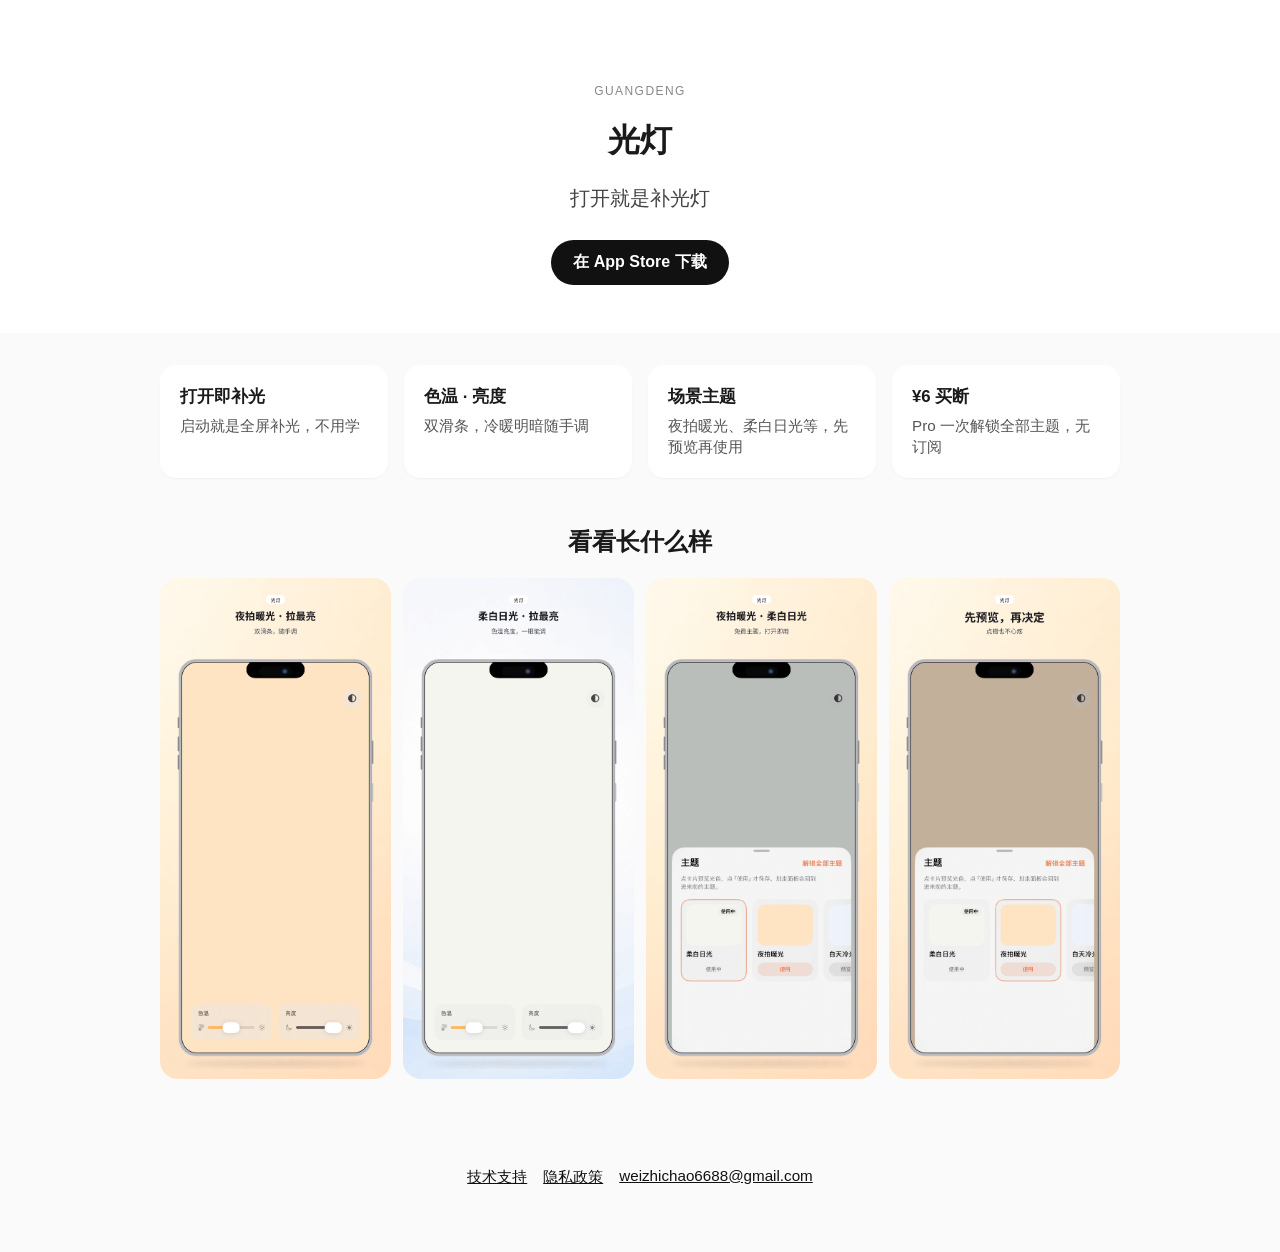
==== index.html @ 09a1de3e "Add 光灯 marketing, support, and privacy pages" ====
<!DOCTYPE html>
<html lang="zh-Hans">
<head>
<meta charset="utf-8"/>
<meta name="viewport" content="width=device-width, initial-scale=1"/>
<title>光灯 — 打开就是补光灯</title>
<link rel="stylesheet" href="styles.css"/>
</head>
<body>
<header class="hero">
  <p class="eyebrow">Guangdeng</p>
  <h1>光灯</h1>
  <p class="tagline">打开就是补光灯</p>
  <a class="btn" href="https://apps.apple.com/app/id6811735744">在 App Store 下载</a>
</header>

<section class="features">
  <div class="card"><h3>打开即补光</h3><p>启动就是全屏补光，不用学</p></div>
  <div class="card"><h3>色温 · 亮度</h3><p>双滑条，冷暖明暗随手调</p></div>
  <div class="card"><h3>场景主题</h3><p>夜拍暖光、柔白日光等，先预览再使用</p></div>
  <div class="card"><h3>¥6 买断</h3><p>Pro 一次解锁全部主题，无订阅</p></div>
</section>

<section class="preview">
  <h2>看看长什么样</h2>
  <div class="shots">
    <img src="assets/01-夜拍暖光.png" alt="夜拍暖光"/>
    <img src="assets/02-柔白日光.png" alt="柔白日光"/>
    <img src="assets/03-免费主题面板.png" alt="免费主题面板"/>
    <img src="assets/04-预览态.png" alt="预览态"/>
  </div>
</section>

<footer>
  <a href="support.html">技术支持</a>
  <a href="privacy.html">隐私政策</a>
  <a href="mailto:weizhichao6688@gmail.com">weizhichao6688@gmail.com</a>
</footer>
</body>
</html>
---- styles.css ----
body{font-family:-apple-system,BlinkMacSystemFont,"Segoe UI",Roboto,Helvetica,Arial,sans-serif;margin:0;color:#1a1a1a;background:#fafafa}
.hero{text-align:center;padding:72px 24px 48px;background:#fff}
.eyebrow{letter-spacing:.12em;text-transform:uppercase;color:#888;font-size:.75rem}
.tagline{font-size:1.25rem;color:#444;margin:8px 0 28px}
.btn{display:inline-block;background:#111;color:#fff;padding:12px 22px;border-radius:999px;text-decoration:none;font-weight:600}
.features{display:grid;grid-template-columns:repeat(auto-fit,minmax(180px,1fr));gap:16px;max-width:960px;margin:32px auto;padding:0 20px}
.card{background:#fff;border-radius:16px;padding:20px;box-shadow:0 1px 2px rgba(0,0,0,.04)}
.card h3{margin:0 0 8px;font-size:1.05rem}
.card p{margin:0;color:#555;font-size:.95rem}
.preview{max-width:960px;margin:48px auto;padding:0 20px}
.preview h2{text-align:center;font-weight:600}
.shots{display:grid;grid-template-columns:repeat(auto-fit,minmax(140px,1fr));gap:12px;margin-top:20px}
.shots img{width:100%;border-radius:18px;background:#eee}
footer{display:flex;flex-wrap:wrap;gap:16px;justify-content:center;padding:40px 20px 64px;color:#666;font-size:.95rem}
footer a{color:#111}
.doc{max-width:720px;margin:0 auto;padding:32px 20px 64px;line-height:1.65;background:#fff}
.doc nav{margin-bottom:24px;font-size:.9rem}
.doc h1{font-size:1.6rem}
.doc h2{font-size:1.1rem;margin-top:1.6em}
.meta{color:#666;font-size:.9rem}
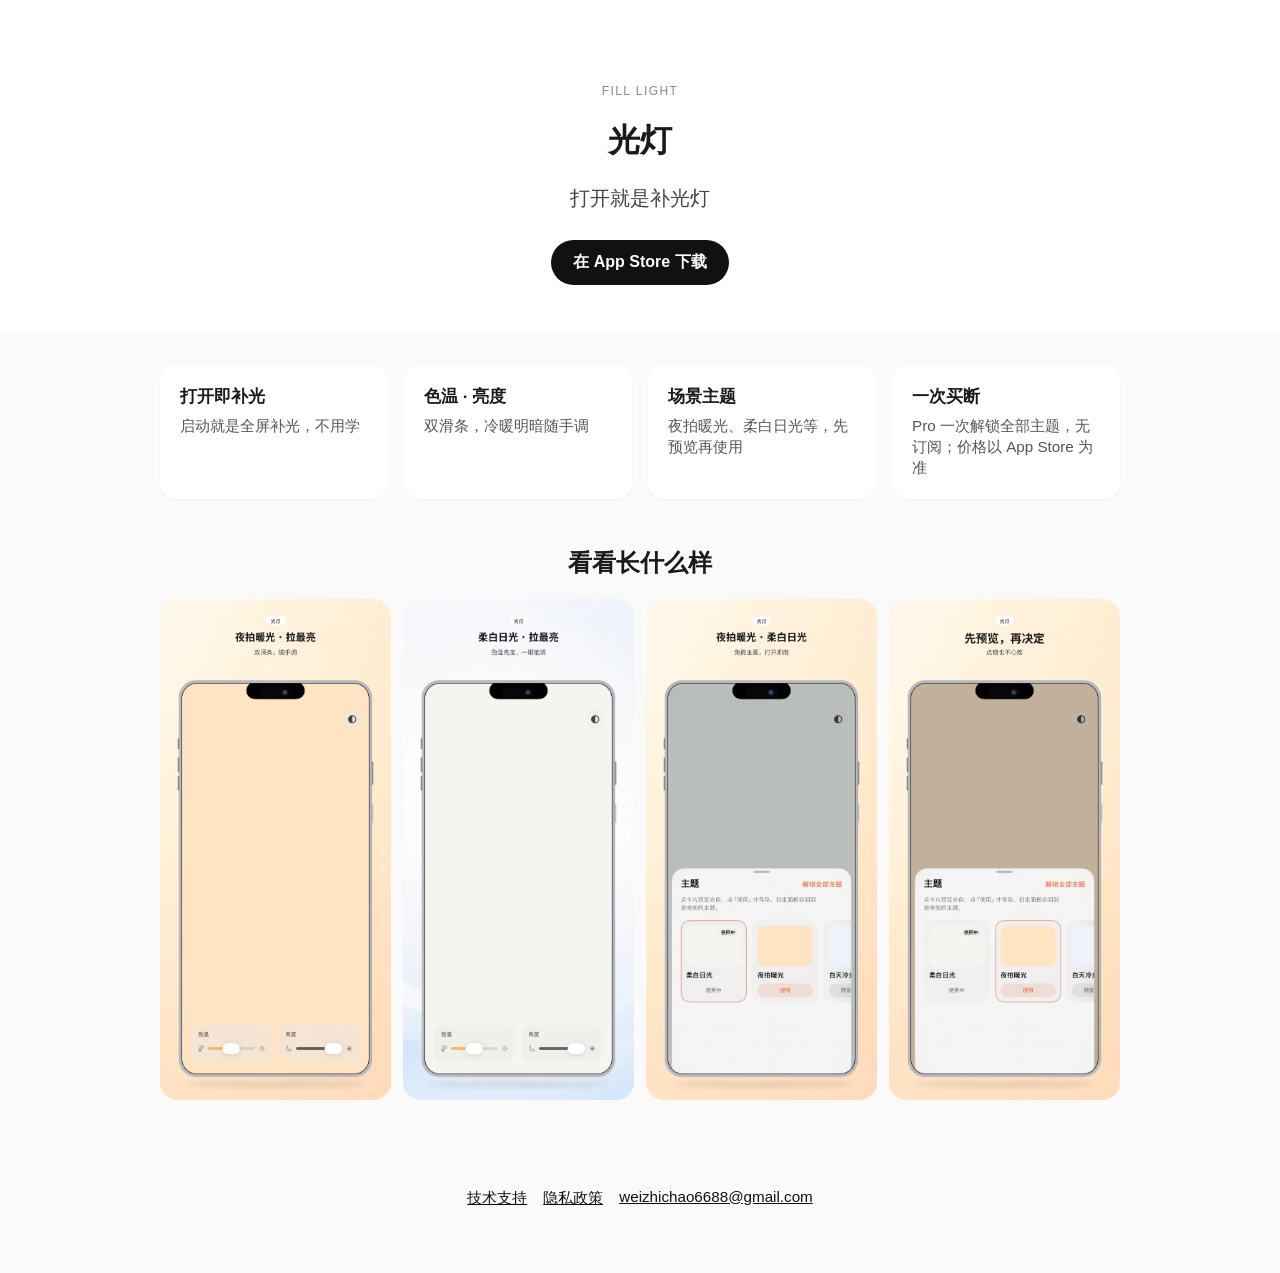
==== commit 81f69c6f: "Align public site with Fill Light name and App Store pricing. Drop the Guangdeng pinyin brand and ha" ====
--- a/index.html
+++ b/index.html
@@ -8,7 +8,7 @@
 </head>
 <body>
 <header class="hero">
-  <p class="eyebrow">Guangdeng</p>
+  <p class="eyebrow">Fill Light</p>
   <h1>光灯</h1>
   <p class="tagline">打开就是补光灯</p>
   <a class="btn" href="https://apps.apple.com/app/id6811735744">在 App Store 下载</a>
@@ -18,7 +18,7 @@
   <div class="card"><h3>打开即补光</h3><p>启动就是全屏补光，不用学</p></div>
   <div class="card"><h3>色温 · 亮度</h3><p>双滑条，冷暖明暗随手调</p></div>
   <div class="card"><h3>场景主题</h3><p>夜拍暖光、柔白日光等，先预览再使用</p></div>
-  <div class="card"><h3>¥6 买断</h3><p>Pro 一次解锁全部主题，无订阅</p></div>
+  <div class="card"><h3>一次买断</h3><p>Pro 一次解锁全部主题，无订阅；价格以 App Store 为准</p></div>
 </section>
 
 <section class="preview">
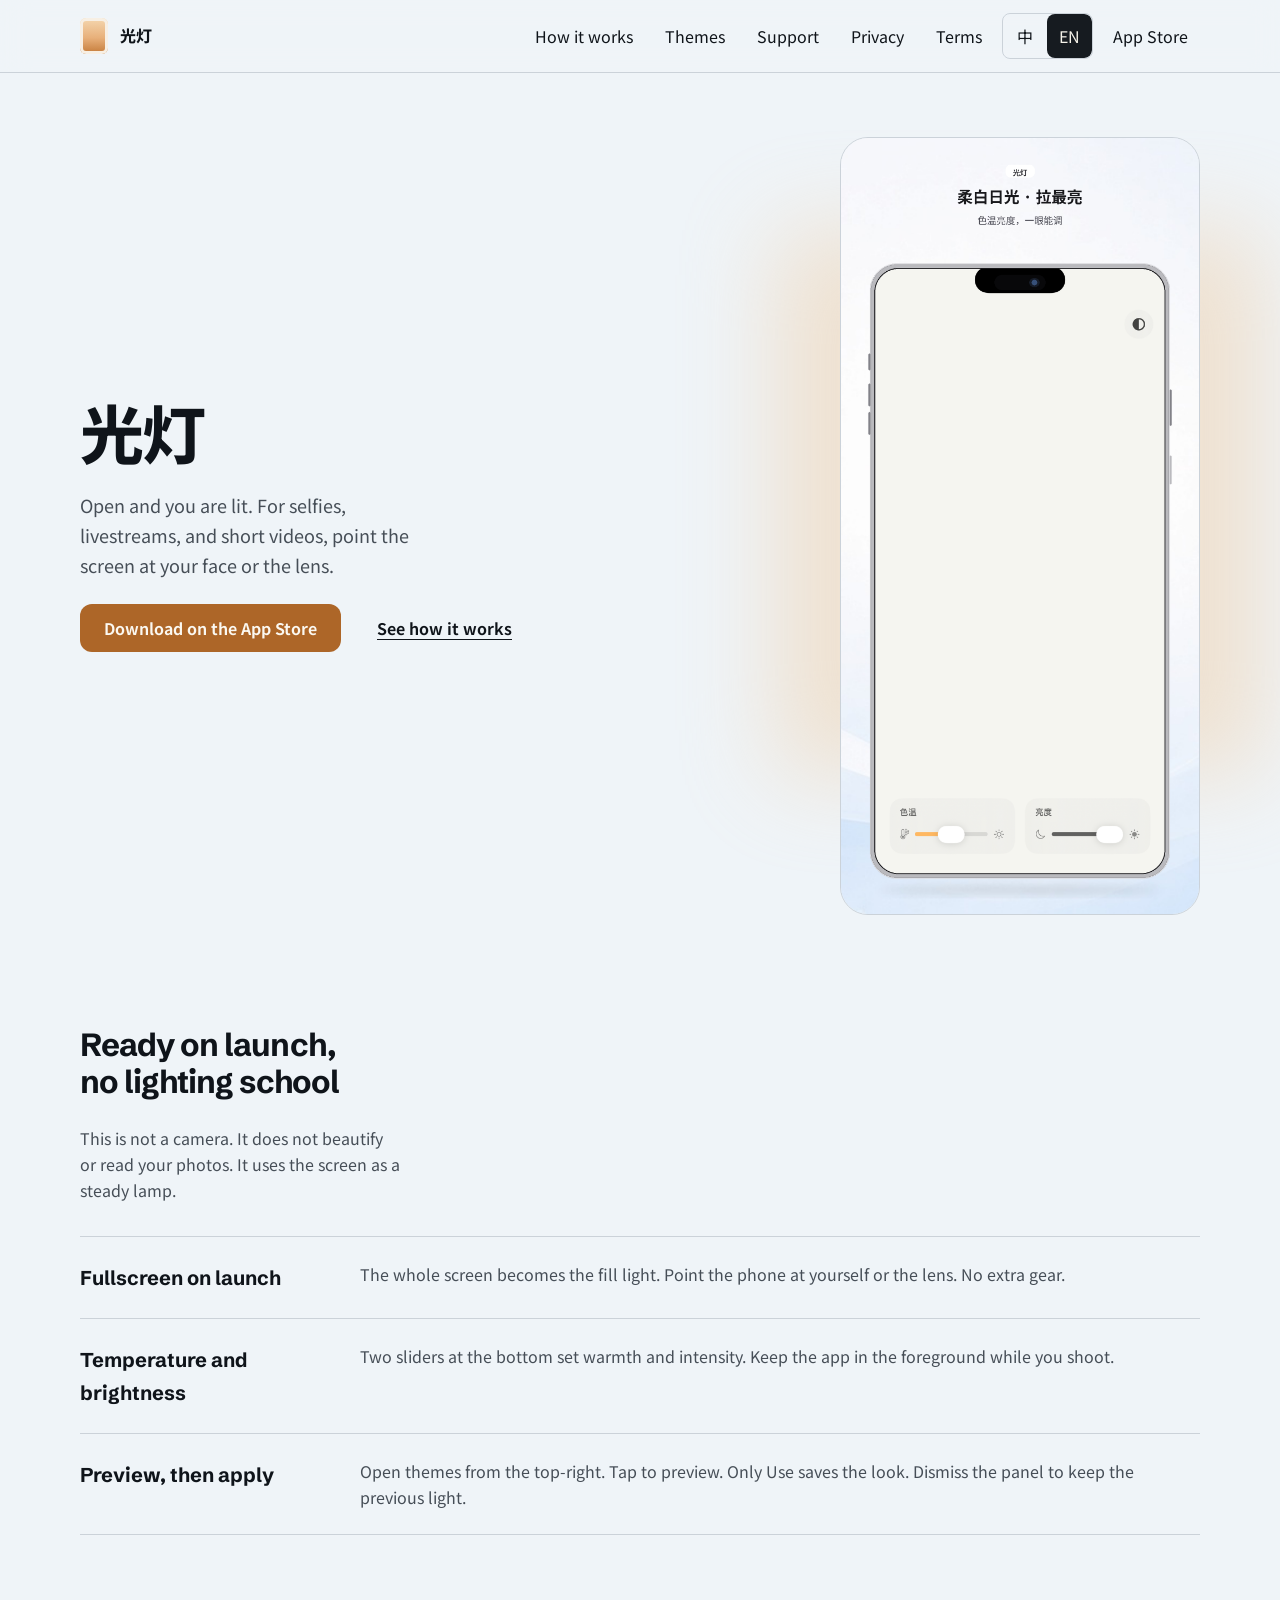
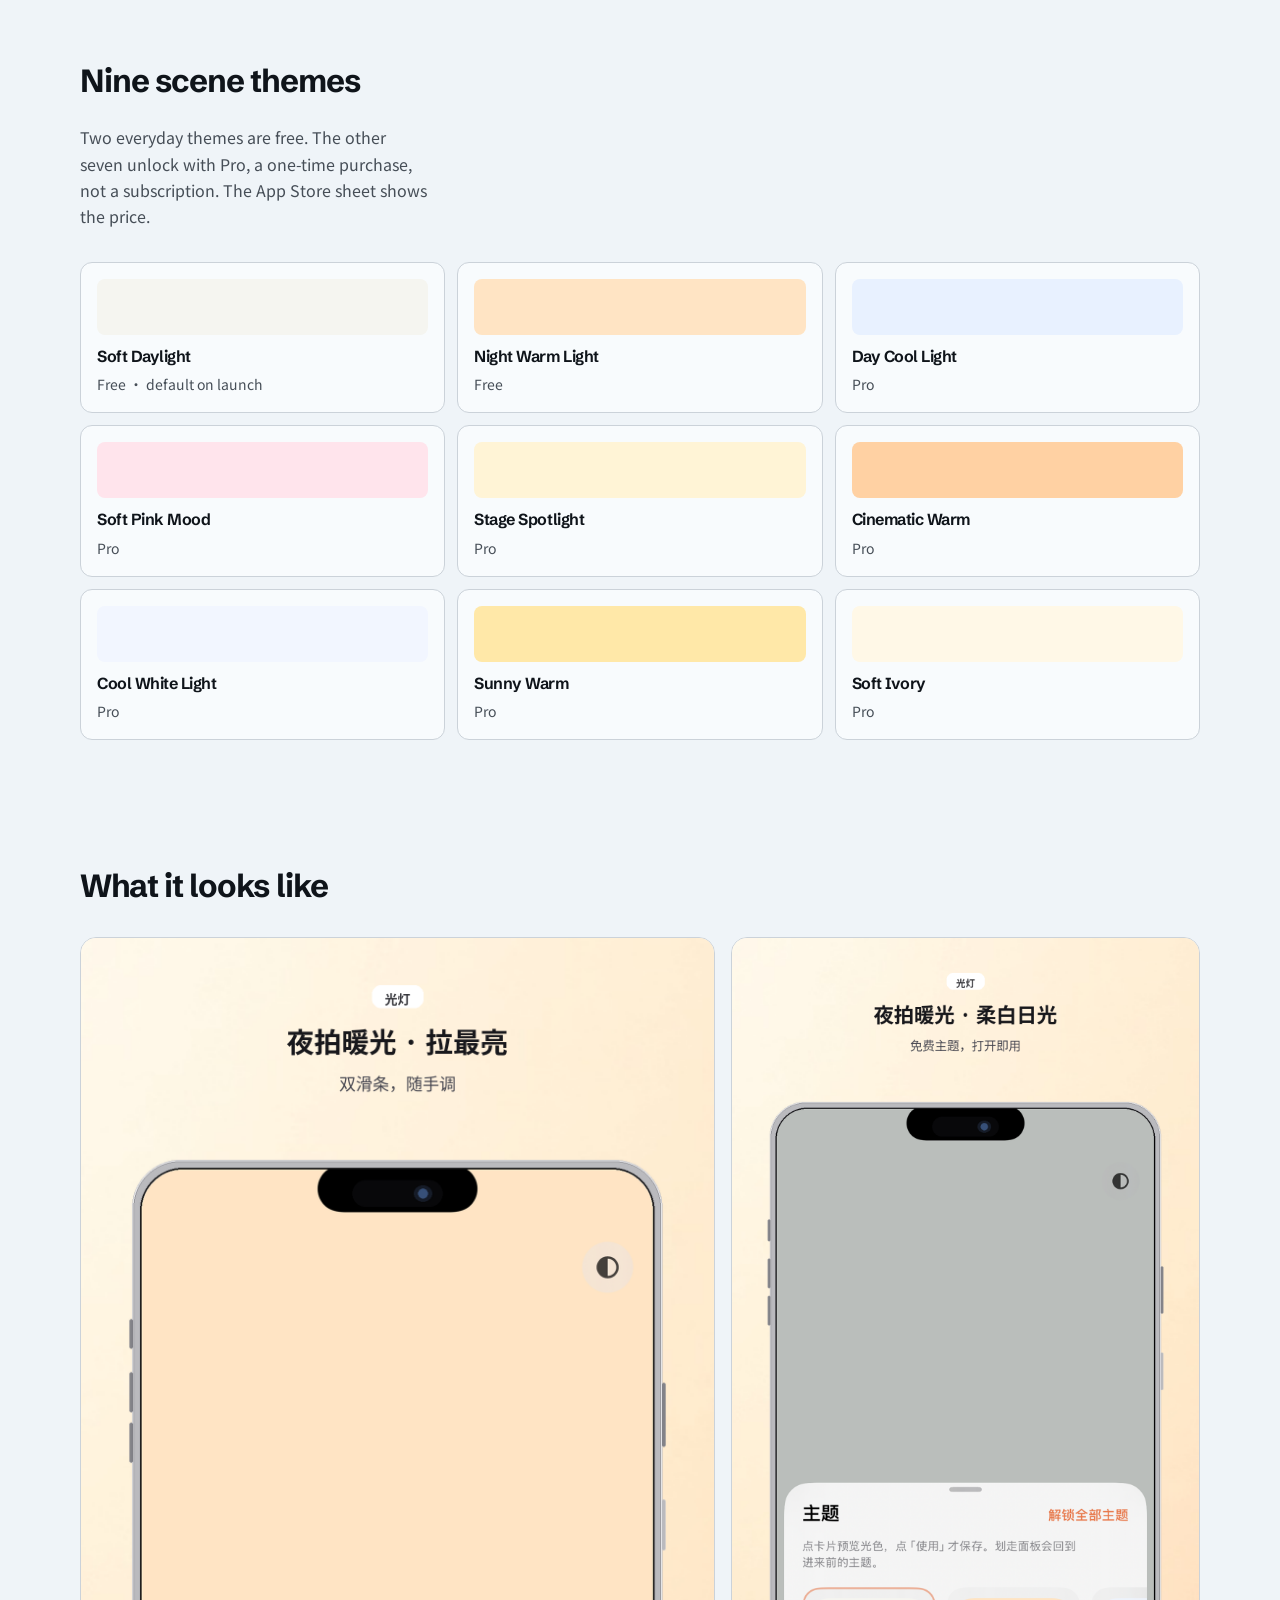
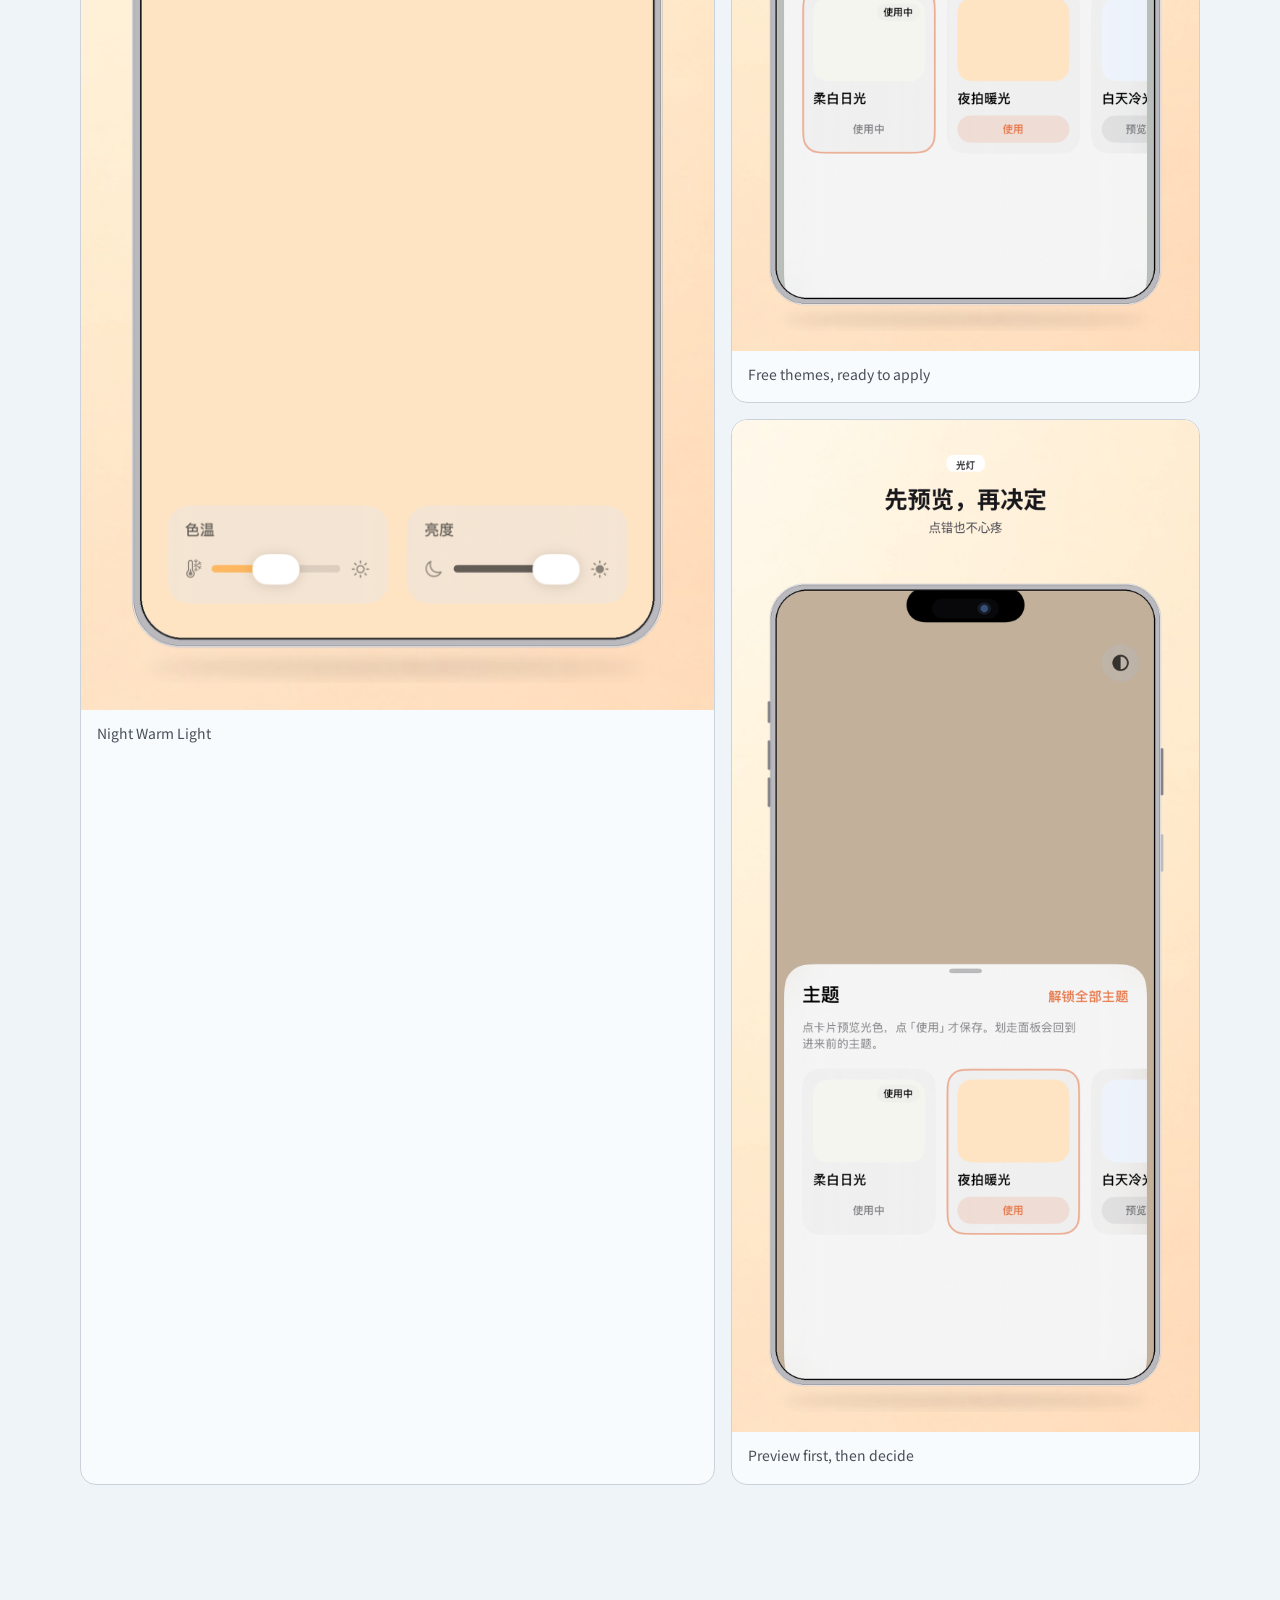
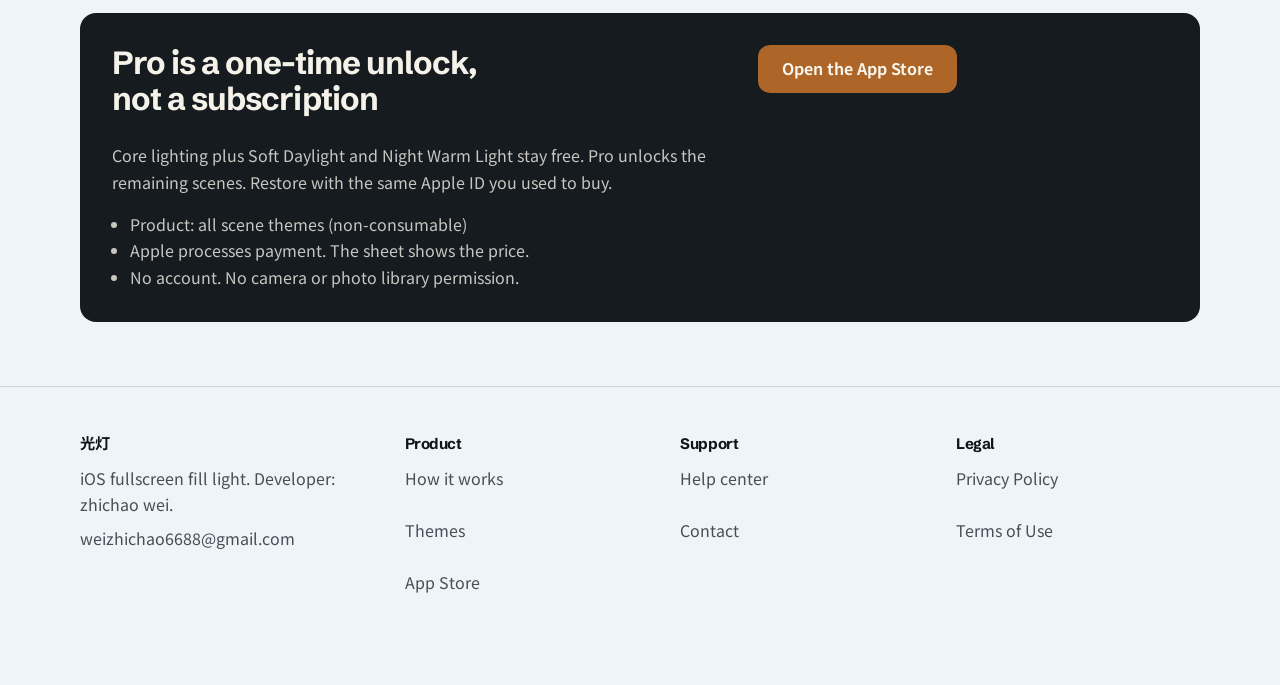
==== commit 9b22eb23: "Publish the terms of use page and complete bilingual site. The in-app user-agreement link opened a m" ====
--- a/index.html
+++ b/index.html
@@ -1,40 +1,278 @@
 <!DOCTYPE html>
-<html lang="zh-Hans">
+<html lang="zh-Hans"
+  data-title-zh="光灯：打开就是补光灯"
+  data-title-en="Jiguang Fill Light: open and you are lit"
+  data-desc-zh="光灯把 iPhone 屏幕变成全屏补光灯。色温与亮度随手调，主题先预览再使用。基础免费，Pro 一次买断。不收集个人数据。"
+  data-desc-en="Jiguang Fill Light turns your iPhone screen into a fullscreen lamp. Dial color temperature and brightness, preview a scene, then apply it. Core lighting is free; Pro is a one-time unlock. We do not collect personal data.">
 <head>
-<meta charset="utf-8"/>
-<meta name="viewport" content="width=device-width, initial-scale=1"/>
-<title>光灯 — 打开就是补光灯</title>
-<link rel="stylesheet" href="styles.css"/>
+  <meta charset="utf-8"/>
+  <meta name="viewport" content="width=device-width, initial-scale=1"/>
+  <title>光灯：打开就是补光灯</title>
+  <meta name="description" content="光灯把 iPhone 屏幕变成全屏补光灯。色温与亮度随手调，主题先预览再使用。基础免费，Pro 一次买断。不收集个人数据。"/>
+  <meta name="theme-color" content="#eef1f4"/>
+  <meta name="apple-itunes-app" content="app-id=6811735744"/>
+  <link rel="canonical" href="https://weizhichao1027-collab.github.io/jiguang-site/"/>
+  <link rel="alternate" hreflang="zh-Hans" href="https://weizhichao1027-collab.github.io/jiguang-site/"/>
+  <link rel="alternate" hreflang="en" href="https://weizhichao1027-collab.github.io/jiguang-site/?lang=en"/>
+  <link rel="alternate" hreflang="x-default" href="https://weizhichao1027-collab.github.io/jiguang-site/"/>
+  <meta property="og:type" content="website"/>
+  <meta property="og:title" content="光灯：打开就是补光灯"/>
+  <meta property="og:description" content="自拍、直播、短视频用的全屏补光工具。不需要相机，也不读取相册。"/>
+  <meta property="og:url" content="https://weizhichao1027-collab.github.io/jiguang-site/"/>
+  <meta property="og:image" content="https://weizhichao1027-collab.github.io/jiguang-site/assets/02-%E6%9F%94%E7%99%BD%E6%97%A5%E5%85%89.png"/>
+  <meta name="twitter:card" content="summary_large_image"/>
+  <link rel="icon" href="favicon.svg" type="image/svg+xml"/>
+  <link rel="preconnect" href="https://fonts.googleapis.com"/>
+  <link rel="preconnect" href="https://fonts.gstatic.com" crossorigin/>
+  <link href="https://fonts.googleapis.com/css2?family=Noto+Sans+SC:wght@400;500;600;700&family=Schibsted+Grotesk:wght@500;600;700;800&display=swap" rel="stylesheet"/>
+  <link rel="stylesheet" href="styles.css"/>
+  <script type="application/ld+json">
+  {
+    "@context": "https://schema.org",
+    "@type": "MobileApplication",
+    "name": "光灯",
+    "alternateName": "Jiguang Fill Light",
+    "operatingSystem": "iOS 17",
+    "applicationCategory": "UtilitiesApplication",
+    "offers": { "@type": "Offer", "price": "0", "priceCurrency": "CNY" },
+    "downloadUrl": "https://apps.apple.com/app/id6811735744",
+    "author": { "@type": "Person", "name": "zhichao wei" }
+  }
+  </script>
 </head>
 <body>
-<header class="hero">
-  <p class="eyebrow">Fill Light</p>
-  <h1>光灯</h1>
-  <p class="tagline">打开就是补光灯</p>
-  <a class="btn" href="https://apps.apple.com/app/id6811735744">在 App Store 下载</a>
+<a class="skip" href="#main"><span data-lang="zh">跳到正文</span><span data-lang="en">Skip to content</span></a>
+<header class="site-header">
+  <div class="wrap header-inner">
+    <a class="brand" href="index.html" aria-current="page">
+      <span class="brand-mark" aria-hidden="true"></span>
+      <span translate="no">光灯</span>
+    </a>
+    <nav class="nav" data-nav data-open="false" aria-label="Primary">
+      <button class="nav-toggle" type="button" data-nav-toggle aria-expanded="false" aria-controls="site-nav">
+        <span data-lang="zh">菜单</span><span data-lang="en">Menu</span>
+      </button>
+      <div class="nav-links" id="site-nav">
+        <a href="#how"><span data-lang="zh">怎么用</span><span data-lang="en">How it works</span></a>
+        <a href="#themes"><span data-lang="zh">主题</span><span data-lang="en">Themes</span></a>
+        <a href="support.html"><span data-lang="zh">技术支持</span><span data-lang="en">Support</span></a>
+        <a href="privacy.html"><span data-lang="zh">隐私政策</span><span data-lang="en">Privacy</span></a>
+        <a href="terms.html"><span data-lang="zh">用户协议</span><span data-lang="en">Terms</span></a>
+      </div>
+      <div class="lang-switch" role="group" aria-label="Language">
+        <button type="button" data-lang-switch="zh-Hans" aria-pressed="true">中</button>
+        <button type="button" data-lang-switch="en" aria-pressed="false">EN</button>
+      </div>
+      <a class="btn header-cta" href="https://apps.apple.com/app/id6811735744">App Store</a>
+    </nav>
+  </div>
 </header>
 
-<section class="features">
-  <div class="card"><h3>打开即补光</h3><p>启动就是全屏补光，不用学</p></div>
-  <div class="card"><h3>色温 · 亮度</h3><p>双滑条，冷暖明暗随手调</p></div>
-  <div class="card"><h3>场景主题</h3><p>夜拍暖光、柔白日光等，先预览再使用</p></div>
-  <div class="card"><h3>一次买断</h3><p>Pro 一次解锁全部主题，无订阅；价格以 App Store 为准</p></div>
-</section>
-
-<section class="preview">
-  <h2>看看长什么样</h2>
-  <div class="shots">
-    <img src="assets/01-夜拍暖光.png" alt="夜拍暖光"/>
-    <img src="assets/02-柔白日光.png" alt="柔白日光"/>
-    <img src="assets/03-免费主题面板.png" alt="免费主题面板"/>
-    <img src="assets/04-预览态.png" alt="预览态"/>
+<main id="main">
+  <section class="wrap hero">
+    <div class="hero-copy">
+      <h1 translate="no">光灯</h1>
+      <p data-lang="zh">打开就是补光灯。自拍、直播、短视频缺光时，把屏幕对着自己或镜头即可。</p>
+      <p data-lang="en">Open and you are lit. For selfies, livestreams, and short videos, point the screen at your face or the lens.</p>
+      <div class="hero-actions">
+        <a class="btn btn-accent" href="https://apps.apple.com/app/id6811735744">
+          <span data-lang="zh">在 App Store 下载</span>
+          <span data-lang="en">Download on the App Store</span>
+        </a>
+        <a class="btn btn-text" href="#how">
+          <span data-lang="zh">先看怎么用</span>
+          <span data-lang="en">See how it works</span>
+        </a>
+      </div>
+    </div>
+    <div class="hero-slab">
+      <div class="phone">
+        <img src="assets/02-柔白日光.png" width="1290" height="2796" alt="光灯主界面，柔白日光全屏补光" fetchpriority="high"/>
+      </div>
+    </div>
+  </section>
+
+  <section class="wrap section" id="how">
+    <div class="section-head">
+      <h2 data-lang="zh">打开就能用，不用学参数</h2>
+      <h2 data-lang="en">Ready on launch, no lighting school</h2>
+      <p data-lang="zh">光灯不是相机，也不会美颜或读取相册。它只用屏幕铺一层稳定的光。</p>
+      <p data-lang="en">This is not a camera. It does not beautify or read your photos. It uses the screen as a steady lamp.</p>
+    </div>
+    <div class="steps">
+      <article class="step">
+        <strong data-lang="zh">打开即补光</strong>
+        <strong data-lang="en">Fullscreen on launch</strong>
+        <p data-lang="zh">启动后整块屏幕就是补光灯。把手机对着自己或镜头，不必外接灯具。</p>
+        <p data-lang="en">The whole screen becomes the fill light. Point the phone at yourself or the lens. No extra gear.</p>
+      </article>
+      <article class="step">
+        <strong data-lang="zh">色温与亮度</strong>
+        <strong data-lang="en">Temperature and brightness</strong>
+        <p data-lang="zh">底部两条滑条分别调冷暖和明暗。使用中请保持 App 在前台。</p>
+        <p data-lang="en">Two sliders at the bottom set warmth and intensity. Keep the app in the foreground while you shoot.</p>
+      </article>
+      <article class="step">
+        <strong data-lang="zh">先预览，再使用</strong>
+        <strong data-lang="en">Preview, then apply</strong>
+        <p data-lang="zh">点右上角打开主题。点选即可预览；只有点「使用」才会保存。点错也能回到原来的光。</p>
+        <p data-lang="en">Open themes from the top-right. Tap to preview. Only Use saves the look. Dismiss the panel to keep the previous light.</p>
+      </article>
+    </div>
+  </section>
+
+  <section class="wrap section" id="themes">
+    <div class="section-head">
+      <h2 data-lang="zh">九种场景光</h2>
+      <h2 data-lang="en">Nine scene themes</h2>
+      <p data-lang="zh">免费两款日常光；其余七款由 Pro 一次买断解锁，不是订阅。价格以 App Store 购买框为准。</p>
+      <p data-lang="en">Two everyday themes are free. The other seven unlock with Pro, a one-time purchase, not a subscription. The App Store sheet shows the price.</p>
+    </div>
+    <div class="theme-rail">
+      <article class="theme-chip">
+        <div class="swatch" style="background:#F5F5F0"></div>
+        <h3 data-lang="zh">柔白日光</h3>
+        <h3 data-lang="en">Soft Daylight</h3>
+        <p data-lang="zh">免费 · 冷启动默认</p>
+        <p data-lang="en">Free · default on launch</p>
+      </article>
+      <article class="theme-chip">
+        <div class="swatch" style="background:#FFE4C4"></div>
+        <h3 data-lang="zh">夜拍暖光</h3>
+        <h3 data-lang="en">Night Warm Light</h3>
+        <p data-lang="zh">免费</p>
+        <p data-lang="en">Free</p>
+      </article>
+      <article class="theme-chip">
+        <div class="swatch" style="background:#E8F1FF"></div>
+        <h3 data-lang="zh">白天冷光</h3>
+        <h3 data-lang="en">Day Cool Light</h3>
+        <p>Pro</p>
+      </article>
+      <article class="theme-chip">
+        <div class="swatch" style="background:#FFE4EC"></div>
+        <h3 data-lang="zh">柔粉氛围</h3>
+        <h3 data-lang="en">Soft Pink Mood</h3>
+        <p>Pro</p>
+      </article>
+      <article class="theme-chip">
+        <div class="swatch" style="background:#FFF4D6"></div>
+        <h3 data-lang="zh">舞台追光</h3>
+        <h3 data-lang="en">Stage Spotlight</h3>
+        <p>Pro</p>
+      </article>
+      <article class="theme-chip">
+        <div class="swatch" style="background:#FFD1A3"></div>
+        <h3 data-lang="zh">电影暖调</h3>
+        <h3 data-lang="en">Cinematic Warm</h3>
+        <p>Pro</p>
+      </article>
+      <article class="theme-chip">
+        <div class="swatch" style="background:#F2F6FF"></div>
+        <h3 data-lang="zh">冷白柔光</h3>
+        <h3 data-lang="en">Cool White Light</h3>
+        <p>Pro</p>
+      </article>
+      <article class="theme-chip">
+        <div class="swatch" style="background:#FFE8A8"></div>
+        <h3 data-lang="zh">阳光暖黄</h3>
+        <h3 data-lang="en">Sunny Warm</h3>
+        <p>Pro</p>
+      </article>
+      <article class="theme-chip">
+        <div class="swatch" style="background:#FFF8E7"></div>
+        <h3 data-lang="zh">柔光米白</h3>
+        <h3 data-lang="en">Soft Ivory</h3>
+        <p>Pro</p>
+      </article>
+    </div>
+  </section>
+
+  <section class="wrap section" id="preview">
+    <div class="section-head">
+      <h2 data-lang="zh">看看长什么样</h2>
+      <h2 data-lang="en">What it looks like</h2>
+    </div>
+    <div class="shots">
+      <figure class="shot">
+        <img src="assets/01-夜拍暖光.png" width="1290" height="2796" alt="夜拍暖光全屏补光" loading="lazy"/>
+        <figcaption>
+          <span data-lang="zh">夜拍暖光</span>
+          <span data-lang="en">Night Warm Light</span>
+        </figcaption>
+      </figure>
+      <figure class="shot">
+        <img src="assets/03-免费主题面板.png" width="1290" height="2796" alt="免费主题面板" loading="lazy"/>
+        <figcaption>
+          <span data-lang="zh">免费主题，打开即用</span>
+          <span data-lang="en">Free themes, ready to apply</span>
+        </figcaption>
+      </figure>
+      <figure class="shot">
+        <img src="assets/04-预览态.png" width="1290" height="2796" alt="主题预览态" loading="lazy"/>
+        <figcaption>
+          <span data-lang="zh">先预览，再决定</span>
+          <span data-lang="en">Preview first, then decide</span>
+        </figcaption>
+      </figure>
+    </div>
+  </section>
+
+  <section class="wrap section">
+    <div class="pro-band">
+      <div>
+        <h2 data-lang="zh">Pro 一次买断，不是订阅</h2>
+        <h2 data-lang="en">Pro is a one-time unlock, not a subscription</h2>
+        <p data-lang="zh">基础补光和柔白日光、夜拍暖光免费。Pro 解锁其余场景主题；用购买时的同一个 Apple ID 即可恢复购买。</p>
+        <p data-lang="en">Core lighting plus Soft Daylight and Night Warm Light stay free. Pro unlocks the remaining scenes. Restore with the same Apple ID you used to buy.</p>
+        <ul>
+          <li data-lang="zh">商品：全部场景主题（非消耗型）</li>
+          <li data-lang="en">Product: all scene themes (non-consumable)</li>
+          <li data-lang="zh">付款由 Apple 处理，价格以购买框为准</li>
+          <li data-lang="en">Apple processes payment. The sheet shows the price.</li>
+          <li data-lang="zh">无需注册账号，也无需相机或相册权限</li>
+          <li data-lang="en">No account. No camera or photo library permission.</li>
+        </ul>
+      </div>
+      <div>
+        <a class="btn btn-accent" href="https://apps.apple.com/app/id6811735744">
+          <span data-lang="zh">前往 App Store</span>
+          <span data-lang="en">Open the App Store</span>
+        </a>
+      </div>
+    </div>
+  </section>
+</main>
+
+<footer class="site-footer">
+  <div class="wrap footer-grid">
+    <div>
+      <h2 translate="no">光灯</h2>
+      <p data-lang="zh">iOS 全屏补光工具。开发者：zhichao wei。</p>
+      <p data-lang="en">iOS fullscreen fill light. Developer: zhichao wei.</p>
+      <a href="mailto:weizhichao6688@gmail.com">weizhichao6688@gmail.com</a>
+    </div>
+    <div>
+      <h2 data-lang="zh">产品</h2>
+      <h2 data-lang="en">Product</h2>
+      <a href="index.html#how"><span data-lang="zh">怎么用</span><span data-lang="en">How it works</span></a>
+      <a href="index.html#themes"><span data-lang="zh">场景主题</span><span data-lang="en">Themes</span></a>
+      <a href="https://apps.apple.com/app/id6811735744">App Store</a>
+    </div>
+    <div>
+      <h2 data-lang="zh">支持</h2>
+      <h2 data-lang="en">Support</h2>
+      <a href="support.html"><span data-lang="zh">帮助中心</span><span data-lang="en">Help center</span></a>
+      <a href="support.html#contact"><span data-lang="zh">联系我们</span><span data-lang="en">Contact</span></a>
+    </div>
+    <div>
+      <h2 data-lang="zh">法务</h2>
+      <h2 data-lang="en">Legal</h2>
+      <a href="privacy.html"><span data-lang="zh">隐私政策</span><span data-lang="en">Privacy Policy</span></a>
+      <a href="terms.html"><span data-lang="zh">用户协议</span><span data-lang="en">Terms of Use</span></a>
+    </div>
   </div>
-</section>
-
-<footer>
-  <a href="support.html">技术支持</a>
-  <a href="privacy.html">隐私政策</a>
-  <a href="mailto:weizhichao6688@gmail.com">weizhichao6688@gmail.com</a>
 </footer>
+<script src="site.js" defer></script>
 </body>
 </html>
--- a/styles.css
+++ b/styles.css
@@ -1,21 +1,717 @@
-
-body{font-family:-apple-system,BlinkMacSystemFont,"Segoe UI",Roboto,Helvetica,Arial,sans-serif;margin:0;color:#1a1a1a;background:#fafafa}
-.hero{text-align:center;padding:72px 24px 48px;background:#fff}
-.eyebrow{letter-spacing:.12em;text-transform:uppercase;color:#888;font-size:.75rem}
-.tagline{font-size:1.25rem;color:#444;margin:8px 0 28px}
-.btn{display:inline-block;background:#111;color:#fff;padding:12px 22px;border-radius:999px;text-decoration:none;font-weight:600}
-.features{display:grid;grid-template-columns:repeat(auto-fit,minmax(180px,1fr));gap:16px;max-width:960px;margin:32px auto;padding:0 20px}
-.card{background:#fff;border-radius:16px;padding:20px;box-shadow:0 1px 2px rgba(0,0,0,.04)}
-.card h3{margin:0 0 8px;font-size:1.05rem}
-.card p{margin:0;color:#555;font-size:.95rem}
-.preview{max-width:960px;margin:48px auto;padding:0 20px}
-.preview h2{text-align:center;font-weight:600}
-.shots{display:grid;grid-template-columns:repeat(auto-fit,minmax(140px,1fr));gap:12px;margin-top:20px}
-.shots img{width:100%;border-radius:18px;background:#eee}
-footer{display:flex;flex-wrap:wrap;gap:16px;justify-content:center;padding:40px 20px 64px;color:#666;font-size:.95rem}
-footer a{color:#111}
-.doc{max-width:720px;margin:0 auto;padding:32px 20px 64px;line-height:1.65;background:#fff}
-.doc nav{margin-bottom:24px;font-size:.9rem}
-.doc h1{font-size:1.6rem}
-.doc h2{font-size:1.1rem;margin-top:1.6em}
-.meta{color:#666;font-size:.9rem}
+:root {
+  --canvas: oklch(96.4% 0.008 250);
+  --surface: oklch(98.6% 0.004 250);
+  --ink: oklch(19% 0.014 250);
+  --muted: oklch(42% 0.018 250);
+  --line: oklch(86% 0.012 250);
+  --accent: oklch(58% 0.118 58);
+  --accent-ink: oklch(98% 0.01 90);
+  --cta: oklch(22% 0.012 250);
+  --cta-ink: oklch(96% 0.012 90);
+  --slab: oklch(86% 0.07 70);
+  --focus: oklch(52% 0.13 58);
+  --danger: oklch(48% 0.14 25);
+  --font-display: "Schibsted Grotesk", "Noto Sans SC", "PingFang SC", sans-serif;
+  --font-body: "Noto Sans SC", "PingFang SC", "Hiragino Sans GB", sans-serif;
+  --space-1: 4px;
+  --space-2: 8px;
+  --space-3: 12px;
+  --space-4: 16px;
+  --space-5: 24px;
+  --space-6: 32px;
+  --space-7: 48px;
+  --space-8: 64px;
+  --space-9: 96px;
+  --radius: 12px;
+  --radius-sm: 8px;
+  --measure: 68ch;
+  --wrap: 1120px;
+  --ease-out: cubic-bezier(0.23, 1, 0.32, 1);
+  --header-h: 72px;
+  --safe-x: max(20px, env(safe-area-inset-left));
+  --safe-r: max(20px, env(safe-area-inset-right));
+}
+
+html {
+  box-sizing: border-box;
+  color-scheme: light;
+  background: var(--canvas);
+  scroll-behavior: smooth;
+}
+
+*,
+*::before,
+*::after {
+  box-sizing: inherit;
+}
+
+body {
+  margin: 0;
+  min-height: 100dvh;
+  font-family: var(--font-body);
+  font-size: 1rem;
+  line-height: 1.65;
+  color: var(--ink);
+  background: var(--canvas);
+  text-rendering: optimizeLegibility;
+}
+
+img {
+  max-width: 100%;
+  height: auto;
+  display: block;
+}
+
+a {
+  color: inherit;
+}
+
+h1,
+h2,
+h3 {
+  font-family: var(--font-display);
+  line-height: 1.15;
+  text-wrap: balance;
+  letter-spacing: -0.03em;
+}
+
+h1 {
+  font-size: clamp(2.25rem, 6vw, 4rem);
+  font-weight: 800;
+  margin: 0;
+}
+
+h2 {
+  font-size: clamp(1.5rem, 3vw, 2rem);
+  font-weight: 700;
+  margin: 0 0 var(--space-5);
+}
+
+h3 {
+  font-size: 1.15rem;
+  font-weight: 650;
+  margin: 0 0 var(--space-2);
+}
+
+p {
+  text-wrap: pretty;
+}
+
+p,
+li {
+  color: var(--ink);
+}
+
+.skip {
+  position: absolute;
+  left: var(--space-4);
+  top: -80px;
+  z-index: 20;
+  padding: var(--space-3) var(--space-4);
+  background: var(--cta);
+  color: var(--cta-ink);
+  text-decoration: none;
+  border-radius: var(--radius-sm);
+}
+
+.skip:focus {
+  top: var(--space-4);
+}
+
+.wrap {
+  width: min(var(--wrap), calc(100% - var(--safe-x) - var(--safe-r)));
+  margin-inline: auto;
+}
+
+.site-header {
+  position: sticky;
+  top: 0;
+  z-index: 10;
+  background: color-mix(in oklab, var(--canvas) 88%, transparent);
+  border-bottom: 1px solid var(--line);
+  padding-top: env(safe-area-inset-top);
+  backdrop-filter: blur(14px);
+}
+
+.header-inner {
+  display: flex;
+  align-items: center;
+  justify-content: space-between;
+  gap: var(--space-4);
+  min-height: var(--header-h);
+}
+
+.brand {
+  display: inline-flex;
+  align-items: center;
+  gap: var(--space-3);
+  text-decoration: none;
+  min-height: 44px;
+  font-family: var(--font-display);
+  font-weight: 750;
+  letter-spacing: -0.03em;
+}
+
+.brand-mark {
+  width: 28px;
+  height: 36px;
+  border-radius: 6px;
+  background:
+    linear-gradient(180deg, #f4d7b0 0%, #e8b07a 55%, #c47a38 100%);
+  box-shadow: inset 0 0 0 3px #f7efe4;
+}
+
+.nav {
+  position: relative;
+  display: flex;
+  align-items: center;
+  gap: var(--space-2);
+}
+
+.nav-links {
+  display: flex;
+  align-items: center;
+  gap: var(--space-2);
+}
+
+.nav a,
+.lang-switch button,
+.nav-toggle {
+  display: inline-flex;
+  align-items: center;
+  justify-content: center;
+  min-height: 44px;
+  min-width: 44px;
+  padding: 0 var(--space-3);
+  text-decoration: none;
+  color: var(--ink);
+  background: transparent;
+  border: 0;
+  border-radius: var(--radius-sm);
+  font: inherit;
+  cursor: pointer;
+}
+
+.nav a[aria-current="page"] {
+  background: var(--surface);
+}
+
+.lang-switch {
+  display: inline-flex;
+  border: 1px solid var(--line);
+  border-radius: var(--radius-sm);
+  overflow: hidden;
+}
+
+.lang-switch button[aria-pressed="true"] {
+  background: var(--cta);
+  color: var(--cta-ink);
+}
+
+.nav-toggle {
+  display: none;
+}
+
+.btn {
+  display: inline-flex;
+  align-items: center;
+  justify-content: center;
+  min-height: 48px;
+  padding: 0 var(--space-5);
+  border-radius: var(--radius);
+  text-decoration: none;
+  font-weight: 650;
+  background: var(--cta);
+  color: var(--cta-ink);
+  touch-action: manipulation;
+}
+
+.btn:hover {
+  background: color-mix(in oklab, var(--cta) 88%, white);
+}
+
+.btn:active {
+  transform: scale(0.98);
+}
+
+.btn-accent {
+  background: var(--accent);
+  color: var(--accent-ink);
+}
+
+.btn-accent:hover {
+  background: color-mix(in oklab, var(--accent) 88%, black);
+}
+
+.btn-text {
+  background: transparent;
+  color: var(--ink);
+  text-decoration: underline;
+  text-underline-offset: 4px;
+}
+
+.hero {
+  display: grid;
+  grid-template-columns: minmax(0, 1.1fr) minmax(0, 0.9fr);
+  gap: var(--space-8);
+  align-items: center;
+  padding: var(--space-8) 0 var(--space-7);
+}
+
+.hero-copy p {
+  max-width: 36ch;
+  font-size: 1.125rem;
+  color: var(--muted);
+}
+
+.hero-actions {
+  display: flex;
+  flex-wrap: wrap;
+  gap: var(--space-3);
+  margin-top: var(--space-5);
+}
+
+.hero-slab {
+  position: relative;
+  justify-self: end;
+  width: min(360px, 100%);
+}
+
+.hero-slab::before {
+  content: "";
+  position: absolute;
+  inset: 12% -18% auto;
+  height: 70%;
+  background: var(--slab);
+  opacity: 0.45;
+  filter: blur(48px);
+  z-index: 0;
+}
+
+.phone {
+  position: relative;
+  z-index: 1;
+  border-radius: 28px;
+  overflow: hidden;
+  background: var(--surface);
+  border: 1px solid var(--line);
+}
+
+.phone img {
+  width: 100%;
+  aspect-ratio: 1290 / 2796;
+  object-fit: cover;
+}
+
+.section {
+  padding: var(--space-8) 0;
+}
+
+.section-head {
+  max-width: 40ch;
+  margin-bottom: var(--space-6);
+}
+
+.section-head p {
+  color: var(--muted);
+  margin: var(--space-3) 0 0;
+}
+
+.steps {
+  display: grid;
+  gap: 0;
+  border-top: 1px solid var(--line);
+}
+
+.step {
+  display: grid;
+  grid-template-columns: minmax(8rem, 16rem) minmax(0, 1fr);
+  gap: var(--space-5);
+  padding: var(--space-5) 0;
+  border-bottom: 1px solid var(--line);
+}
+
+.step strong {
+  font-family: var(--font-display);
+  font-size: 1.25rem;
+}
+
+.step p {
+  margin: 0;
+  color: var(--muted);
+}
+
+.theme-rail {
+  display: grid;
+  grid-template-columns: repeat(3, minmax(0, 1fr));
+  gap: var(--space-3);
+}
+
+.theme-chip {
+  min-width: 0;
+  padding: var(--space-4);
+  border-radius: var(--radius);
+  background: var(--surface);
+  border: 1px solid var(--line);
+}
+
+.swatch {
+  height: 56px;
+  border-radius: var(--radius-sm);
+  margin-bottom: var(--space-3);
+}
+
+.theme-chip h3 {
+  font-size: 1rem;
+}
+
+.theme-chip p {
+  margin: 0;
+  color: var(--muted);
+  font-size: 0.875rem;
+}
+
+.shots {
+  display: grid;
+  grid-template-columns: 1.15fr 0.85fr;
+  grid-template-rows: auto auto;
+  gap: var(--space-4);
+}
+
+.shot {
+  margin: 0;
+  min-width: 0;
+  background: var(--surface);
+  border: 1px solid var(--line);
+  border-radius: 16px;
+  overflow: hidden;
+}
+
+.shot:first-child {
+  grid-row: 1 / span 2;
+}
+
+.shot img {
+  width: 100%;
+  aspect-ratio: 1290 / 2796;
+  object-fit: cover;
+}
+
+.shot figcaption {
+  padding: var(--space-3) var(--space-4) var(--space-4);
+  color: var(--muted);
+  font-size: 0.875rem;
+}
+
+.pro-band {
+  display: grid;
+  grid-template-columns: 1.2fr 0.8fr;
+  gap: var(--space-6);
+  padding: var(--space-6);
+  background: var(--cta);
+  color: var(--cta-ink);
+  border-radius: 16px;
+}
+
+.pro-band p,
+.pro-band li {
+  color: color-mix(in oklab, var(--cta-ink) 82%, var(--cta));
+}
+
+.pro-band ul {
+  margin: var(--space-4) 0 0;
+  padding-left: 1.1rem;
+}
+
+.site-footer {
+  border-top: 1px solid var(--line);
+  padding: var(--space-7) 0 calc(var(--space-8) + env(safe-area-inset-bottom));
+}
+
+.footer-grid {
+  display: grid;
+  grid-template-columns: 1.2fr repeat(3, minmax(0, 1fr));
+  gap: var(--space-6);
+}
+
+.footer-grid h2 {
+  font-size: 0.95rem;
+  margin-bottom: var(--space-3);
+}
+
+.footer-grid a,
+.footer-grid p {
+  display: block;
+  color: var(--muted);
+  text-decoration: none;
+  margin: 0 0 var(--space-2);
+  min-height: 44px;
+}
+
+.footer-grid a:hover {
+  color: var(--ink);
+}
+
+.legal {
+  max-width: 760px;
+  margin: 0 auto;
+  padding: var(--space-7) 0 calc(var(--space-8) + env(safe-area-inset-bottom));
+}
+
+.legal nav {
+  margin-bottom: var(--space-5);
+  color: var(--muted);
+}
+
+.legal .meta {
+  color: var(--muted);
+  font-size: 0.875rem;
+}
+
+.legal h1 {
+  font-size: clamp(2rem, 5vw, 2.75rem);
+  margin-bottom: var(--space-3);
+}
+
+.legal h2 {
+  scroll-margin-top: calc(var(--header-h) + var(--space-4));
+  margin-top: var(--space-7);
+}
+
+.legal ul,
+.legal ol {
+  padding-left: 1.2rem;
+}
+
+.legal {
+  overflow-x: auto;
+}
+
+.legal table {
+  width: 100%;
+  border-collapse: collapse;
+  font-variant-numeric: tabular-nums;
+  font-size: 0.95rem;
+}
+
+.legal th,
+.legal td {
+  text-align: start;
+  vertical-align: top;
+  padding: var(--space-3);
+  border: 1px solid var(--line);
+}
+
+.legal th {
+  background: var(--surface);
+}
+
+.toc {
+  display: grid;
+  gap: var(--space-2);
+  margin: var(--space-5) 0;
+  padding: var(--space-4);
+  background: var(--surface);
+  border: 1px solid var(--line);
+  border-radius: var(--radius);
+}
+
+.toc a {
+  color: var(--muted);
+}
+
+.help-layout {
+  display: grid;
+  grid-template-columns: 16rem minmax(0, 1fr);
+  gap: var(--space-7);
+  padding: var(--space-7) 0 calc(var(--space-8) + env(safe-area-inset-bottom));
+}
+
+.help-side {
+  position: sticky;
+  top: calc(var(--header-h) + var(--space-4));
+  align-self: start;
+}
+
+.help-side a {
+  display: flex;
+  align-items: center;
+  min-height: 44px;
+  color: var(--muted);
+  text-decoration: none;
+}
+
+.help-side a:hover,
+.help-side a[aria-current="true"] {
+  color: var(--ink);
+}
+
+.faq-tools {
+  display: flex;
+  flex-wrap: wrap;
+  gap: var(--space-3);
+  align-items: center;
+  margin-bottom: var(--space-5);
+}
+
+.faq-tools input {
+  flex: 1 1 16rem;
+  min-height: 48px;
+  padding: 0 var(--space-4);
+  border: 1px solid var(--line);
+  border-radius: var(--radius);
+  background: var(--surface);
+  color: var(--ink);
+  font: inherit;
+}
+
+.faq-count {
+  color: var(--muted);
+  font-size: 0.875rem;
+}
+
+.faq {
+  border-top: 1px solid var(--line);
+}
+
+.faq article {
+  padding: var(--space-5) 0;
+  border-bottom: 1px solid var(--line);
+}
+
+.faq h3 {
+  font-size: 1.15rem;
+}
+
+.visually-hidden {
+  position: absolute;
+  width: 1px;
+  height: 1px;
+  padding: 0;
+  margin: -1px;
+  overflow: hidden;
+  clip: rect(0, 0, 0, 0);
+  white-space: nowrap;
+  border: 0;
+}
+
+.empty {
+  padding: var(--space-6);
+  background: var(--surface);
+  border: 1px solid var(--line);
+  border-radius: var(--radius);
+}
+
+.empty a {
+  color: var(--ink);
+}
+
+.contact-card {
+  display: grid;
+  gap: var(--space-3);
+  padding: var(--space-5);
+  background: var(--surface);
+  border: 1px solid var(--line);
+  border-radius: var(--radius);
+}
+
+.error-page {
+  min-height: calc(100dvh - var(--header-h));
+  display: grid;
+  place-items: center;
+  padding: var(--space-8) 0;
+  text-align: start;
+}
+
+.error-page p {
+  max-width: 36ch;
+  color: var(--muted);
+}
+
+html[lang="en"] [data-lang="zh"] {
+  display: none !important;
+}
+
+html[lang="zh-Hans"] [data-lang="en"] {
+  display: none !important;
+}
+
+:focus-visible {
+  outline: 2px solid var(--focus);
+  outline-offset: 3px;
+}
+
+@media (max-width: 900px) {
+  .hero,
+  .shots,
+  .pro-band,
+  .footer-grid,
+  .help-layout,
+  .step {
+    grid-template-columns: 1fr;
+  }
+
+  .hero-slab {
+    justify-self: start;
+    width: min(280px, 70%);
+  }
+
+  .shot:first-child {
+    grid-row: auto;
+  }
+
+  .help-side {
+    position: static;
+  }
+
+  .btn.header-cta {
+    display: none;
+  }
+
+  .nav-toggle {
+    display: inline-flex;
+  }
+
+  .nav-links {
+    display: none;
+    position: absolute;
+    inset: calc(var(--header-h) + env(safe-area-inset-top)) var(--safe-r) auto var(--safe-x);
+    flex-direction: column;
+    padding: var(--space-3);
+    background: var(--surface);
+    border: 1px solid var(--line);
+    border-radius: var(--radius);
+  }
+
+  .nav[data-open="true"] .nav-links {
+    display: flex;
+  }
+
+  .theme-rail {
+    grid-template-columns: repeat(2, minmax(0, 1fr));
+  }
+}
+
+@media (max-width: 560px) {
+  .theme-rail {
+    grid-template-columns: 1fr;
+  }
+
+  .hero {
+    padding-top: var(--space-6);
+  }
+}
+
+@media (prefers-reduced-motion: reduce) {
+  html {
+    scroll-behavior: auto;
+  }
+
+  *,
+  *::before,
+  *::after {
+    animation-duration: 0.01ms !important;
+    animation-iteration-count: 1 !important;
+    transition-duration: 0.01ms !important;
+  }
+}
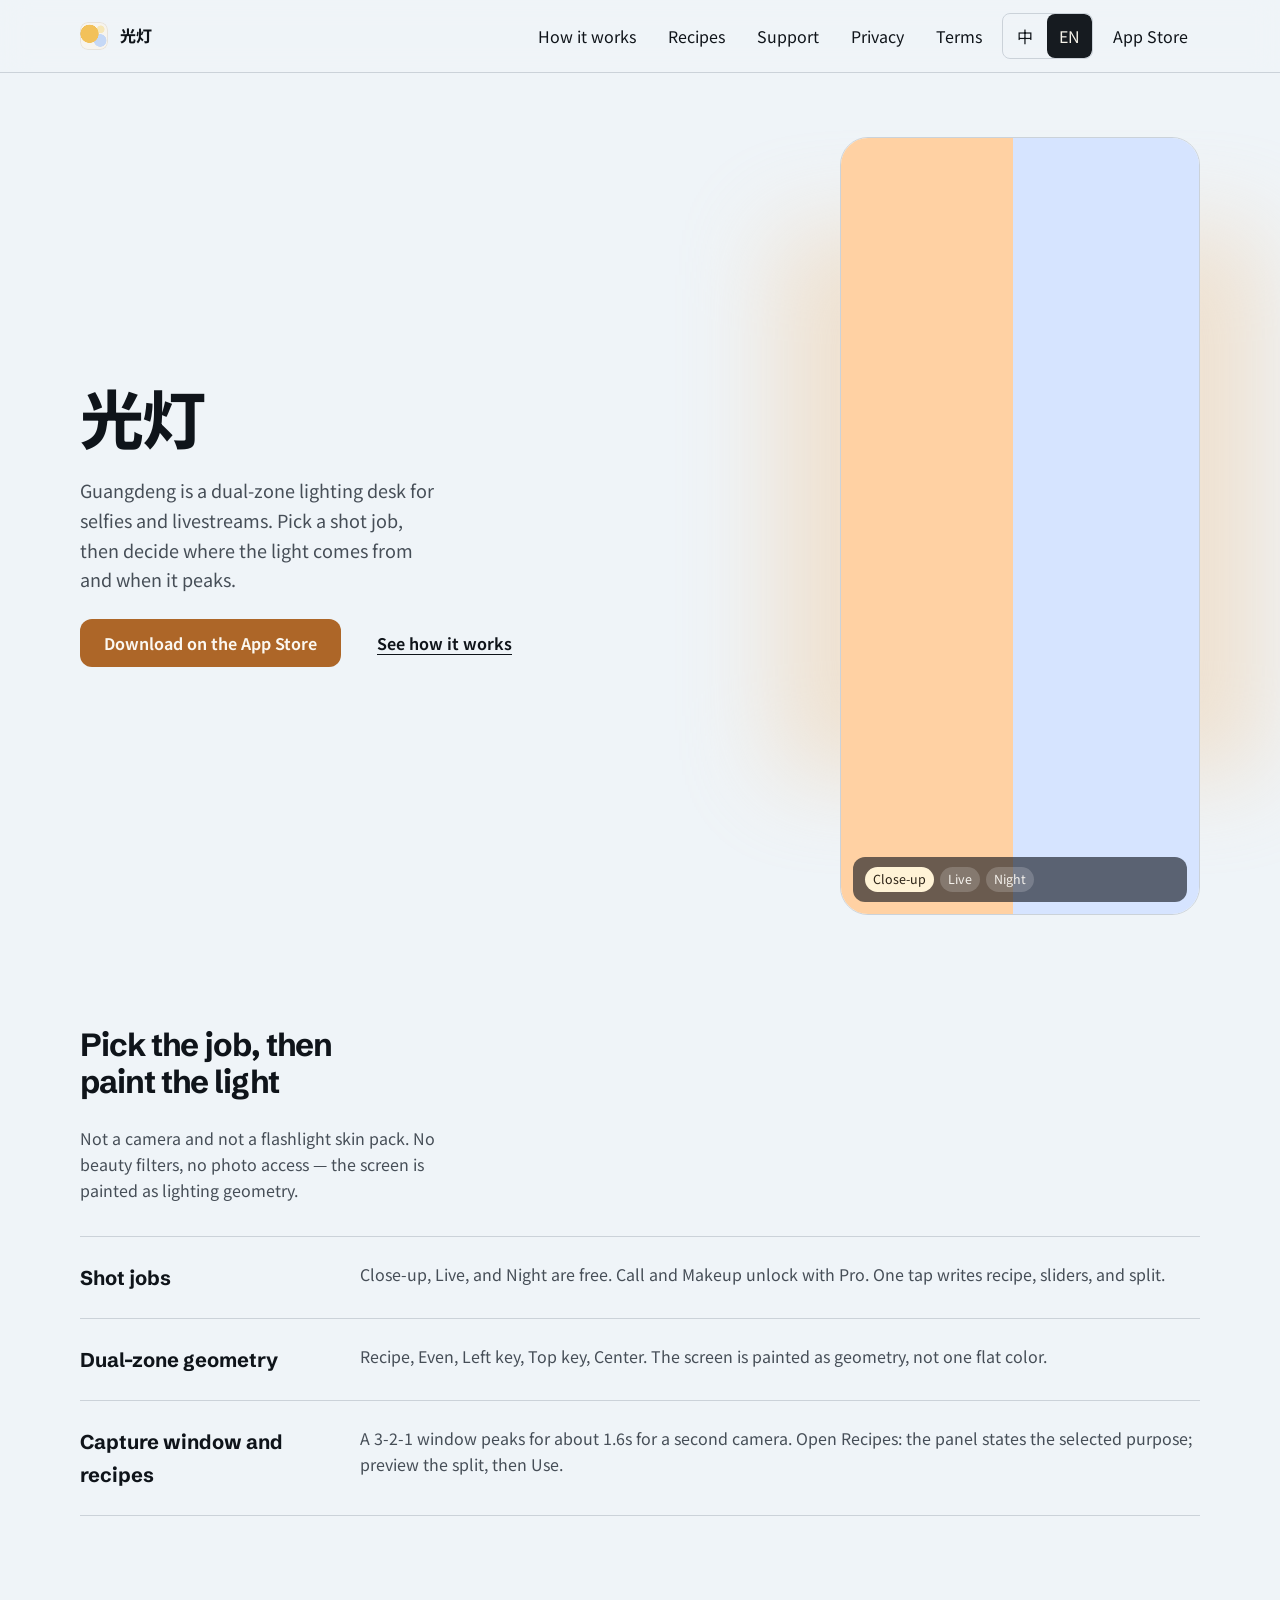
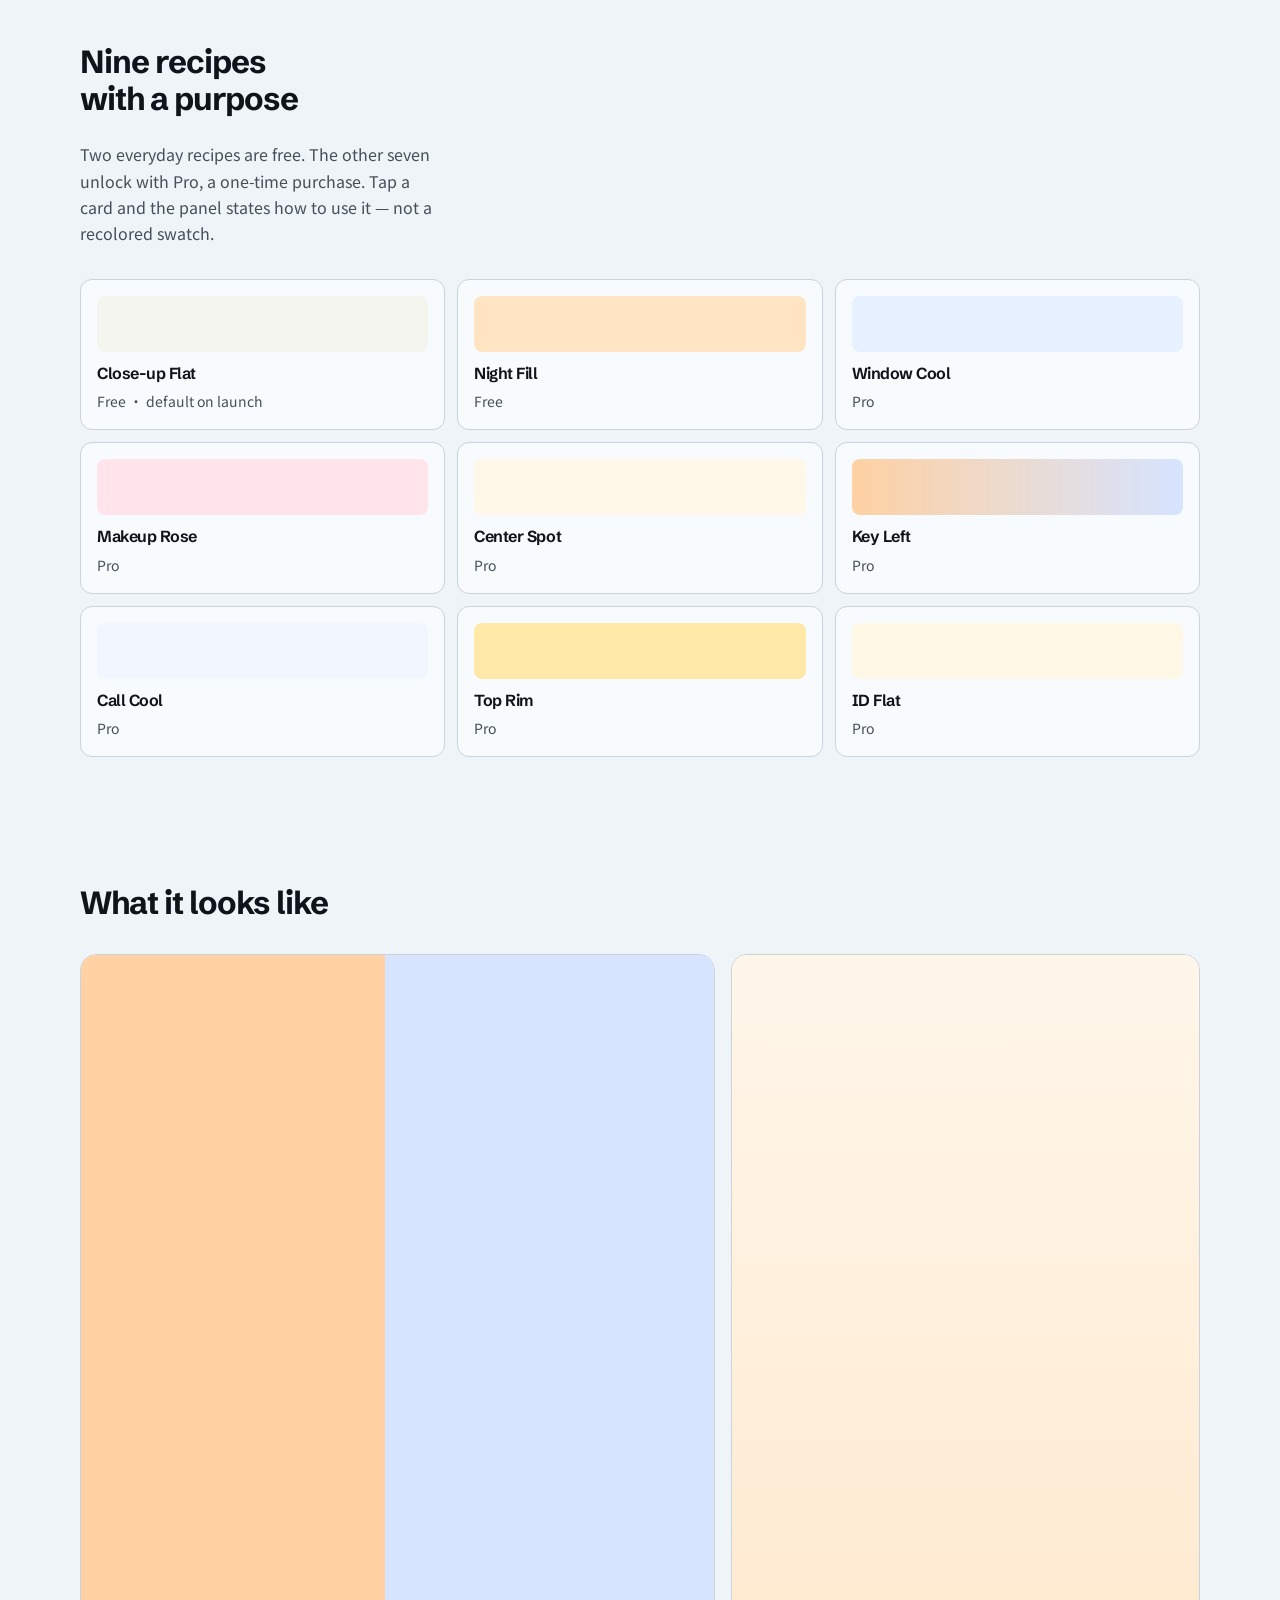
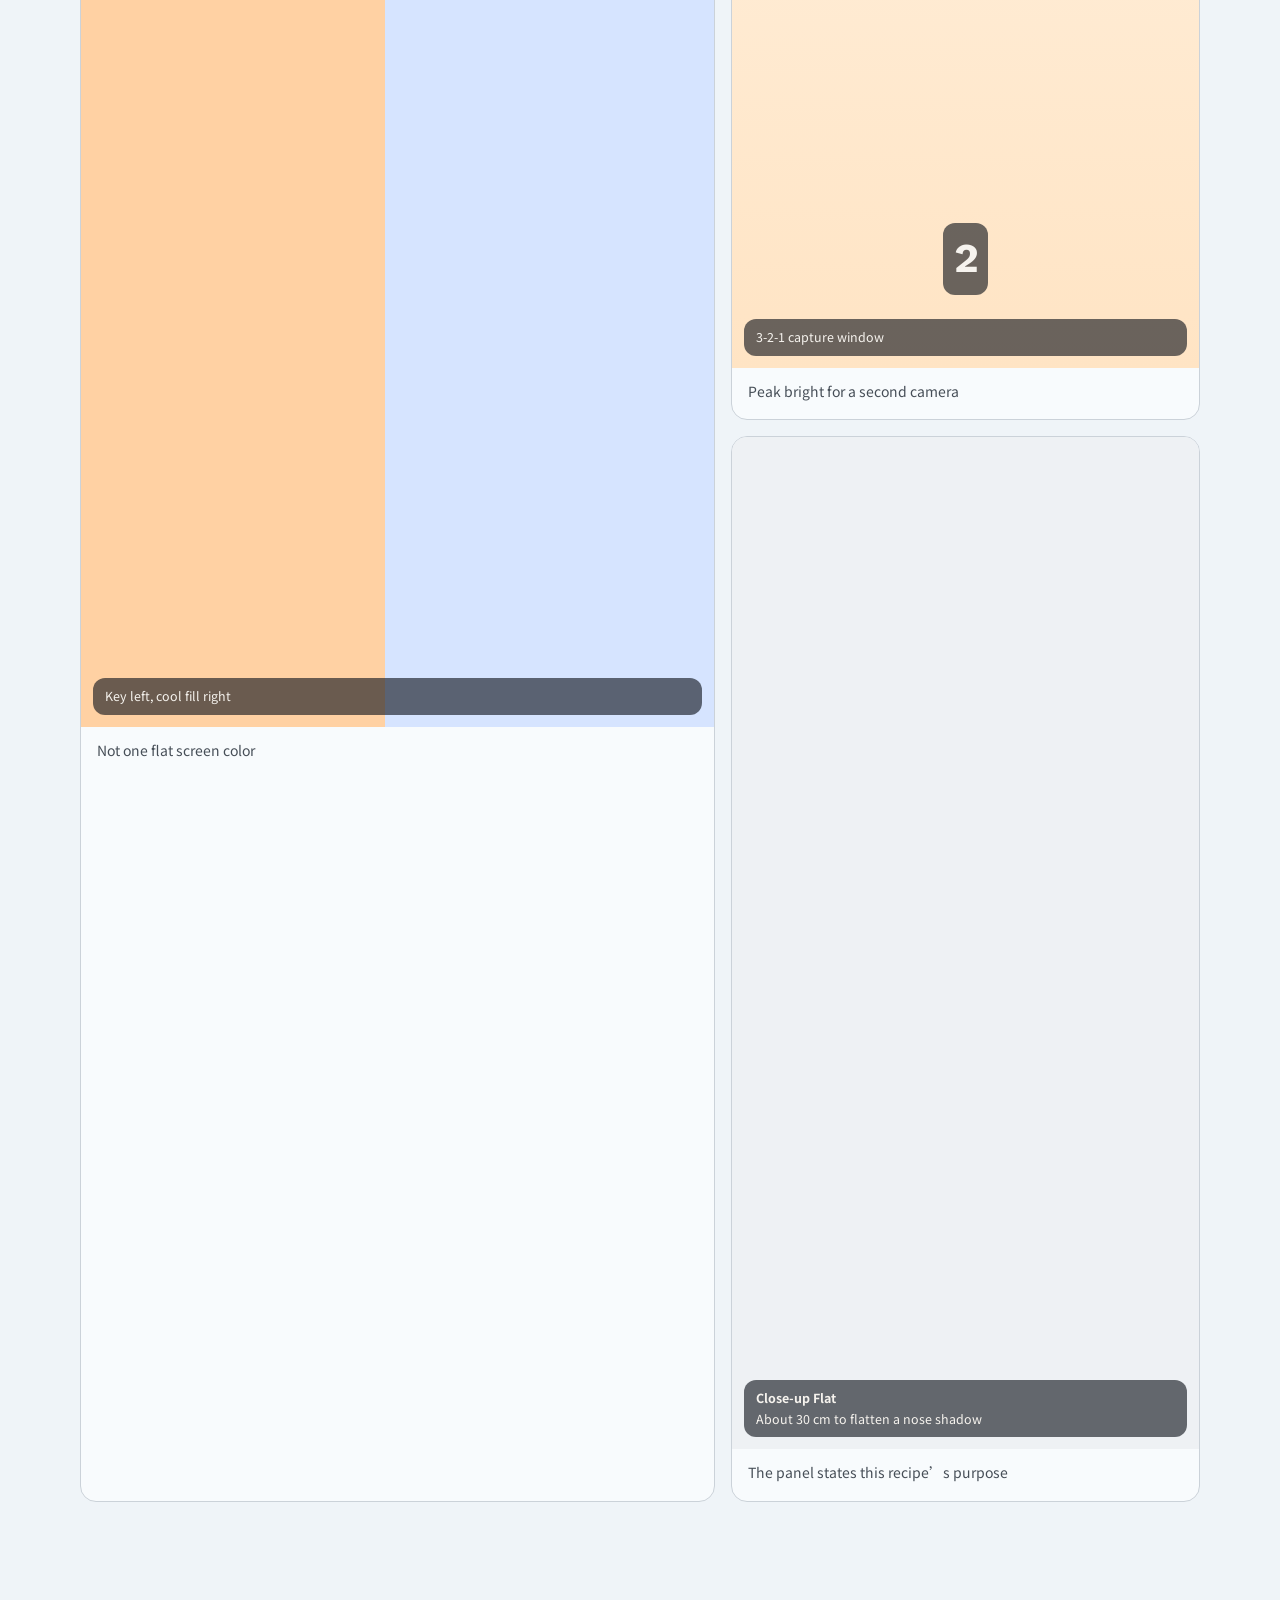
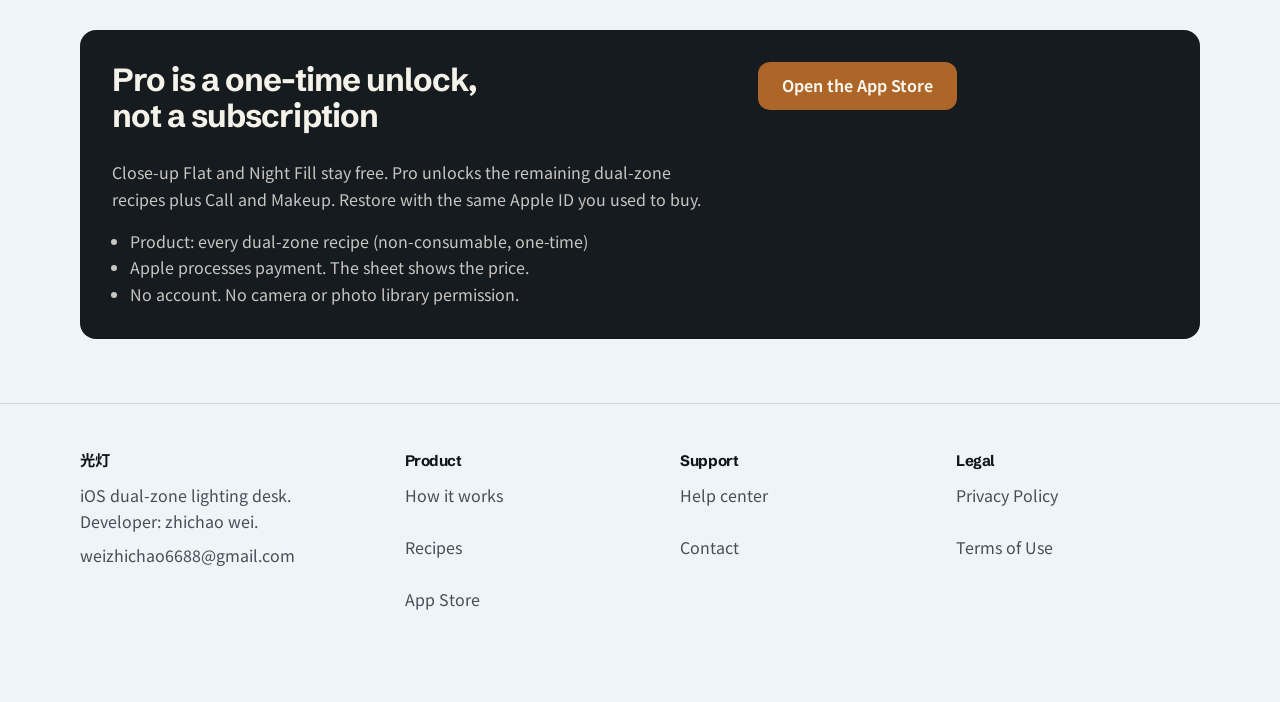
==== commit fe4b5216: "Publish Guangdeng dual-zone lighting desk site. Replace the old fill-light copy (打开就是补光灯 / Soft Dayl" ====
--- a/index.html
+++ b/index.html
@@ -1,14 +1,14 @@
 <!DOCTYPE html>
 <html lang="zh-Hans"
-  data-title-zh="光灯：打开就是补光灯"
-  data-title-en="Jiguang Fill Light: open and you are lit"
-  data-desc-zh="光灯把 iPhone 屏幕变成全屏补光灯。色温与亮度随手调，主题先预览再使用。基础免费，Pro 一次买断。不收集个人数据。"
-  data-desc-en="Jiguang Fill Light turns your iPhone screen into a fullscreen lamp. Dial color temperature and brightness, preview a scene, then apply it. Core lighting is free; Pro is a one-time unlock. We do not collect personal data.">
+  data-title-zh="光灯：分区分光工作台"
+  data-title-en="Guangdeng: dual-zone lighting desk"
+  data-desc-zh="光灯是自拍和直播用的分区分光工作台，不是手电筒色块包。按工况铺光，可切左主右辅与抓拍窗。基础免费，Pro 一次买断。不收集个人数据。"
+  data-desc-en="Guangdeng is a dual-zone lighting desk for selfies and livestreams, not a flashlight skin pack. Shot jobs, split lighting, and a capture window. Core lighting is free; Pro is a one-time unlock. We do not collect personal data.">
 <head>
   <meta charset="utf-8"/>
   <meta name="viewport" content="width=device-width, initial-scale=1"/>
-  <title>光灯：打开就是补光灯</title>
-  <meta name="description" content="光灯把 iPhone 屏幕变成全屏补光灯。色温与亮度随手调，主题先预览再使用。基础免费，Pro 一次买断。不收集个人数据。"/>
+  <title>光灯：分区分光工作台</title>
+  <meta name="description" content="光灯是自拍和直播用的分区分光工作台。按工况铺光，可切左主右辅与抓拍窗。基础免费，Pro 一次买断。不收集个人数据。"/>
   <meta name="theme-color" content="#eef1f4"/>
   <meta name="apple-itunes-app" content="app-id=6811735744"/>
   <link rel="canonical" href="https://weizhichao1027-collab.github.io/jiguang-site/"/>
@@ -16,24 +16,28 @@
   <link rel="alternate" hreflang="en" href="https://weizhichao1027-collab.github.io/jiguang-site/?lang=en"/>
   <link rel="alternate" hreflang="x-default" href="https://weizhichao1027-collab.github.io/jiguang-site/"/>
   <meta property="og:type" content="website"/>
-  <meta property="og:title" content="光灯：打开就是补光灯"/>
-  <meta property="og:description" content="自拍、直播、短视频用的全屏补光工具。不需要相机，也不读取相册。"/>
+  <meta property="og:title" content="光灯：分区分光工作台"/>
+  <meta property="og:description" content="拍摄工况、分区分光、3-2-1 抓拍窗。不是手电筒色块包。不需要相机。"/>
   <meta property="og:url" content="https://weizhichao1027-collab.github.io/jiguang-site/"/>
-  <meta property="og:image" content="https://weizhichao1027-collab.github.io/jiguang-site/assets/02-%E6%9F%94%E7%99%BD%E6%97%A5%E5%85%89.png"/>
+  <meta property="og:image" content="https://weizhichao1027-collab.github.io/jiguang-site/favicon.svg"/>
   <meta name="twitter:card" content="summary_large_image"/>
   <link rel="icon" href="favicon.svg" type="image/svg+xml"/>
   <link rel="preconnect" href="https://fonts.googleapis.com"/>
   <link rel="preconnect" href="https://fonts.gstatic.com" crossorigin/>
   <link href="https://fonts.googleapis.com/css2?family=Noto+Sans+SC:wght@400;500;600;700&family=Schibsted+Grotesk:wght@500;600;700;800&display=swap" rel="stylesheet"/>
-  <link rel="stylesheet" href="styles.css"/>
+  <style>
+    html:not([lang="en"]) [data-lang="en"] { display: none !important; }
+    html[lang="en"] [data-lang="zh"] { display: none !important; }
+  </style>
+  <link rel="stylesheet" href="styles.css?v=20260916b"/>
   <script type="application/ld+json">
   {
     "@context": "https://schema.org",
     "@type": "MobileApplication",
     "name": "光灯",
-    "alternateName": "Jiguang Fill Light",
+    "alternateName": "Guangdeng",
     "operatingSystem": "iOS 17",
-    "applicationCategory": "UtilitiesApplication",
+    "applicationCategory": "PhotographyApplication",
     "offers": { "@type": "Offer", "price": "0", "priceCurrency": "CNY" },
     "downloadUrl": "https://apps.apple.com/app/id6811735744",
     "author": { "@type": "Person", "name": "zhichao wei" }
@@ -54,7 +58,7 @@
       </button>
       <div class="nav-links" id="site-nav">
         <a href="#how"><span data-lang="zh">怎么用</span><span data-lang="en">How it works</span></a>
-        <a href="#themes"><span data-lang="zh">主题</span><span data-lang="en">Themes</span></a>
+        <a href="#themes"><span data-lang="zh">光位</span><span data-lang="en">Recipes</span></a>
         <a href="support.html"><span data-lang="zh">技术支持</span><span data-lang="en">Support</span></a>
         <a href="privacy.html"><span data-lang="zh">隐私政策</span><span data-lang="en">Privacy</span></a>
         <a href="terms.html"><span data-lang="zh">用户协议</span><span data-lang="en">Terms</span></a>
@@ -72,8 +76,8 @@
   <section class="wrap hero">
     <div class="hero-copy">
       <h1 translate="no">光灯</h1>
-      <p data-lang="zh">打开就是补光灯。自拍、直播、短视频缺光时，把屏幕对着自己或镜头即可。</p>
-      <p data-lang="en">Open and you are lit. For selfies, livestreams, and short videos, point the screen at your face or the lens.</p>
+      <p data-lang="zh">自拍和直播用的分区分光工作台。先选工况，再决定光从哪一侧来、什么时候到峰值。</p>
+      <p data-lang="en">Guangdeng is a dual-zone lighting desk for selfies and livestreams. Pick a shot job, then decide where the light comes from and when it peaks.</p>
       <div class="hero-actions">
         <a class="btn btn-accent" href="https://apps.apple.com/app/id6811735744">
           <span data-lang="zh">在 App Store 下载</span>
@@ -86,103 +90,111 @@
       </div>
     </div>
     <div class="hero-slab">
-      <div class="phone">
-        <img src="assets/02-柔白日光.png" width="1290" height="2796" alt="光灯主界面，柔白日光全屏补光" fetchpriority="high"/>
+      <div class="phone" role="img" aria-label="Guangdeng dual-zone lighting desk: warm key left, cool fill right">
+        <div class="desk-mock" aria-hidden="true">
+          <div class="desk-chrome">
+            <div class="desk-chip-row">
+              <span class="desk-chip on"><span data-lang="zh">近拍</span><span data-lang="en">Close-up</span></span>
+              <span class="desk-chip"><span data-lang="zh">直播</span><span data-lang="en">Live</span></span>
+              <span class="desk-chip"><span data-lang="zh">夜景</span><span data-lang="en">Night</span></span>
+            </div>
+          </div>
+        </div>
       </div>
     </div>
   </section>
 
   <section class="wrap section" id="how">
     <div class="section-head">
-      <h2 data-lang="zh">打开就能用，不用学参数</h2>
-      <h2 data-lang="en">Ready on launch, no lighting school</h2>
-      <p data-lang="zh">光灯不是相机，也不会美颜或读取相册。它只用屏幕铺一层稳定的光。</p>
-      <p data-lang="en">This is not a camera. It does not beautify or read your photos. It uses the screen as a steady lamp.</p>
+      <h2 data-lang="zh">先选工况，再铺光</h2>
+      <h2 data-lang="en">Pick the job, then paint the light</h2>
+      <p data-lang="zh">光灯不是相机，也不是手电筒色块包。不美颜、不读相册，只用屏幕按几何铺光。</p>
+      <p data-lang="en">Not a camera and not a flashlight skin pack. No beauty filters, no photo access — the screen is painted as lighting geometry.</p>
     </div>
     <div class="steps">
       <article class="step">
-        <strong data-lang="zh">打开即补光</strong>
-        <strong data-lang="en">Fullscreen on launch</strong>
-        <p data-lang="zh">启动后整块屏幕就是补光灯。把手机对着自己或镜头，不必外接灯具。</p>
-        <p data-lang="en">The whole screen becomes the fill light. Point the phone at yourself or the lens. No extra gear.</p>
+        <strong data-lang="zh">拍摄工况</strong>
+        <strong data-lang="en">Shot jobs</strong>
+        <p data-lang="zh">近拍、直播、夜景免费；通话和妆面随 Pro 光位解锁。一键套上配方、色温和分光。</p>
+        <p data-lang="en">Close-up, Live, and Night are free. Call and Makeup unlock with Pro. One tap writes recipe, sliders, and split.</p>
       </article>
       <article class="step">
-        <strong data-lang="zh">色温与亮度</strong>
-        <strong data-lang="en">Temperature and brightness</strong>
-        <p data-lang="zh">底部两条滑条分别调冷暖和明暗。使用中请保持 App 在前台。</p>
-        <p data-lang="en">Two sliders at the bottom set warmth and intensity. Keep the app in the foreground while you shoot.</p>
+        <strong data-lang="zh">分区分光</strong>
+        <strong data-lang="en">Dual-zone geometry</strong>
+        <p data-lang="zh">配方、均光、左主、顶主、中心。屏幕按几何铺光，不是整屏同一颜色。</p>
+        <p data-lang="en">Recipe, Even, Left key, Top key, Center. The screen is painted as geometry, not one flat color.</p>
       </article>
       <article class="step">
-        <strong data-lang="zh">先预览，再使用</strong>
-        <strong data-lang="en">Preview, then apply</strong>
-        <p data-lang="zh">点右上角打开主题。点选即可预览；只有点「使用」才会保存。点错也能回到原来的光。</p>
-        <p data-lang="en">Open themes from the top-right. Tap to preview. Only Use saves the look. Dismiss the panel to keep the previous light.</p>
+        <strong data-lang="zh">抓拍窗与光位</strong>
+        <strong data-lang="en">Capture window and recipes</strong>
+        <p data-lang="zh">3-2-1 后给约 1.6 秒峰值亮，方便另一只相机拍。打开光位后面板会写清当前配方用途，预览分光后再「使用」。</p>
+        <p data-lang="en">A 3-2-1 window peaks for about 1.6s for a second camera. Open Recipes: the panel states the selected purpose; preview the split, then Use.</p>
       </article>
     </div>
   </section>
 
   <section class="wrap section" id="themes">
     <div class="section-head">
-      <h2 data-lang="zh">九种场景光</h2>
-      <h2 data-lang="en">Nine scene themes</h2>
-      <p data-lang="zh">免费两款日常光；其余七款由 Pro 一次买断解锁，不是订阅。价格以 App Store 购买框为准。</p>
-      <p data-lang="en">Two everyday themes are free. The other seven unlock with Pro, a one-time purchase, not a subscription. The App Store sheet shows the price.</p>
+      <h2 data-lang="zh">九个带用途的光位</h2>
+      <h2 data-lang="en">Nine recipes with a purpose</h2>
+      <p data-lang="zh">免费两款日常光位；其余七款由 Pro 一次买断解锁，不是订阅。点开卡片，面板会写清当前怎么用，不是换皮色块。</p>
+      <p data-lang="en">Two everyday recipes are free. The other seven unlock with Pro, a one-time purchase. Tap a card and the panel states how to use it — not a recolored swatch.</p>
     </div>
     <div class="theme-rail">
       <article class="theme-chip">
         <div class="swatch" style="background:#F5F5F0"></div>
-        <h3 data-lang="zh">柔白日光</h3>
-        <h3 data-lang="en">Soft Daylight</h3>
+        <h3 data-lang="zh">近拍平光</h3>
+        <h3 data-lang="en">Close-up Flat</h3>
         <p data-lang="zh">免费 · 冷启动默认</p>
         <p data-lang="en">Free · default on launch</p>
       </article>
       <article class="theme-chip">
         <div class="swatch" style="background:#FFE4C4"></div>
-        <h3 data-lang="zh">夜拍暖光</h3>
-        <h3 data-lang="en">Night Warm Light</h3>
+        <h3 data-lang="zh">夜景辅光</h3>
+        <h3 data-lang="en">Night Fill</h3>
         <p data-lang="zh">免费</p>
         <p data-lang="en">Free</p>
       </article>
       <article class="theme-chip">
         <div class="swatch" style="background:#E8F1FF"></div>
-        <h3 data-lang="zh">白天冷光</h3>
-        <h3 data-lang="en">Day Cool Light</h3>
+        <h3 data-lang="zh">窗边冷辅</h3>
+        <h3 data-lang="en">Window Cool</h3>
         <p>Pro</p>
       </article>
       <article class="theme-chip">
         <div class="swatch" style="background:#FFE4EC"></div>
-        <h3 data-lang="zh">柔粉氛围</h3>
-        <h3 data-lang="en">Soft Pink Mood</h3>
-        <p>Pro</p>
-      </article>
-      <article class="theme-chip">
-        <div class="swatch" style="background:#FFF4D6"></div>
-        <h3 data-lang="zh">舞台追光</h3>
-        <h3 data-lang="en">Stage Spotlight</h3>
-        <p>Pro</p>
-      </article>
-      <article class="theme-chip">
-        <div class="swatch" style="background:#FFD1A3"></div>
-        <h3 data-lang="zh">电影暖调</h3>
-        <h3 data-lang="en">Cinematic Warm</h3>
+        <h3 data-lang="zh">妆面柔粉</h3>
+        <h3 data-lang="en">Makeup Rose</h3>
+        <p>Pro</p>
+      </article>
+      <article class="theme-chip">
+        <div class="swatch" style="background:#FFF8E8"></div>
+        <h3 data-lang="zh">中心追光</h3>
+        <h3 data-lang="en">Center Spot</h3>
+        <p>Pro</p>
+      </article>
+      <article class="theme-chip">
+        <div class="swatch" style="background:linear-gradient(90deg,#FFD1A3,#D6E4FF)"></div>
+        <h3 data-lang="zh">左主右辅</h3>
+        <h3 data-lang="en">Key Left</h3>
         <p>Pro</p>
       </article>
       <article class="theme-chip">
         <div class="swatch" style="background:#F2F6FF"></div>
-        <h3 data-lang="zh">冷白柔光</h3>
-        <h3 data-lang="en">Cool White Light</h3>
+        <h3 data-lang="zh">通话冷白</h3>
+        <h3 data-lang="en">Call Cool</h3>
         <p>Pro</p>
       </article>
       <article class="theme-chip">
         <div class="swatch" style="background:#FFE8A8"></div>
-        <h3 data-lang="zh">阳光暖黄</h3>
-        <h3 data-lang="en">Sunny Warm</h3>
+        <h3 data-lang="zh">顶光轮廓</h3>
+        <h3 data-lang="en">Top Rim</h3>
         <p>Pro</p>
       </article>
       <article class="theme-chip">
         <div class="swatch" style="background:#FFF8E7"></div>
-        <h3 data-lang="zh">柔光米白</h3>
-        <h3 data-lang="en">Soft Ivory</h3>
+        <h3 data-lang="zh">证件平光</h3>
+        <h3 data-lang="en">ID Flat</h3>
         <p>Pro</p>
       </article>
     </div>
@@ -195,24 +207,42 @@
     </div>
     <div class="shots">
       <figure class="shot">
-        <img src="assets/01-夜拍暖光.png" width="1290" height="2796" alt="夜拍暖光全屏补光" loading="lazy"/>
+        <div class="desk-mock" aria-hidden="true">
+          <div class="desk-chrome">
+            <span data-lang="zh">左主右辅 · 分光</span>
+            <span data-lang="en">Key left, cool fill right</span>
+          </div>
+        </div>
         <figcaption>
-          <span data-lang="zh">夜拍暖光</span>
-          <span data-lang="en">Night Warm Light</span>
+          <span data-lang="zh">不是整屏同一颜色</span>
+          <span data-lang="en">Not one flat screen color</span>
         </figcaption>
       </figure>
       <figure class="shot">
-        <img src="assets/03-免费主题面板.png" width="1290" height="2796" alt="免费主题面板" loading="lazy"/>
+        <div class="desk-mock desk-capture" aria-hidden="true">
+          <div class="desk-count">2</div>
+          <div class="desk-chrome">
+            <span data-lang="zh">3-2-1 抓拍窗</span>
+            <span data-lang="en">3-2-1 capture window</span>
+          </div>
+        </div>
         <figcaption>
-          <span data-lang="zh">免费主题，打开即用</span>
-          <span data-lang="en">Free themes, ready to apply</span>
+          <span data-lang="zh">给另一只相机一个峰值亮</span>
+          <span data-lang="en">Peak bright for a second camera</span>
         </figcaption>
       </figure>
       <figure class="shot">
-        <img src="assets/04-预览态.png" width="1290" height="2796" alt="主题预览态" loading="lazy"/>
+        <div class="desk-mock desk-recipe" aria-hidden="true">
+          <div class="desk-card">
+            <strong data-lang="zh">近拍平光</strong>
+            <strong data-lang="en">Close-up Flat</strong>
+            <span data-lang="zh">约 30 cm，压住鼻侧阴影</span>
+            <span data-lang="en">About 30 cm to flatten a nose shadow</span>
+          </div>
+        </div>
         <figcaption>
-          <span data-lang="zh">先预览，再决定</span>
-          <span data-lang="en">Preview first, then decide</span>
+          <span data-lang="zh">面板写清当前怎么用</span>
+          <span data-lang="en">The panel states this recipe’s purpose</span>
         </figcaption>
       </figure>
     </div>
@@ -223,11 +253,11 @@
       <div>
         <h2 data-lang="zh">Pro 一次买断，不是订阅</h2>
         <h2 data-lang="en">Pro is a one-time unlock, not a subscription</h2>
-        <p data-lang="zh">基础补光和柔白日光、夜拍暖光免费。Pro 解锁其余场景主题；用购买时的同一个 Apple ID 即可恢复购买。</p>
-        <p data-lang="en">Core lighting plus Soft Daylight and Night Warm Light stay free. Pro unlocks the remaining scenes. Restore with the same Apple ID you used to buy.</p>
+        <p data-lang="zh">近拍平光、夜景辅光免费。Pro 一次买断其余分区光位，以及通话 / 妆面工况；用购买时的同一个 Apple ID 即可恢复购买。</p>
+        <p data-lang="en">Close-up Flat and Night Fill stay free. Pro unlocks the remaining dual-zone recipes plus Call and Makeup. Restore with the same Apple ID you used to buy.</p>
         <ul>
-          <li data-lang="zh">商品：全部场景主题（非消耗型）</li>
-          <li data-lang="en">Product: all scene themes (non-consumable)</li>
+          <li data-lang="zh">商品：全部分区光位（非消耗型，一次买断）</li>
+          <li data-lang="en">Product: every dual-zone recipe (non-consumable, one-time)</li>
           <li data-lang="zh">付款由 Apple 处理，价格以购买框为准</li>
           <li data-lang="en">Apple processes payment. The sheet shows the price.</li>
           <li data-lang="zh">无需注册账号，也无需相机或相册权限</li>
@@ -248,15 +278,15 @@
   <div class="wrap footer-grid">
     <div>
       <h2 translate="no">光灯</h2>
-      <p data-lang="zh">iOS 全屏补光工具。开发者：zhichao wei。</p>
-      <p data-lang="en">iOS fullscreen fill light. Developer: zhichao wei.</p>
+      <p data-lang="zh">iOS 分区分光工作台。开发者：zhichao wei。</p>
+      <p data-lang="en">iOS dual-zone lighting desk. Developer: zhichao wei.</p>
       <a href="mailto:weizhichao6688@gmail.com">weizhichao6688@gmail.com</a>
     </div>
     <div>
       <h2 data-lang="zh">产品</h2>
       <h2 data-lang="en">Product</h2>
       <a href="index.html#how"><span data-lang="zh">怎么用</span><span data-lang="en">How it works</span></a>
-      <a href="index.html#themes"><span data-lang="zh">场景主题</span><span data-lang="en">Themes</span></a>
+      <a href="index.html#themes"><span data-lang="zh">光位</span><span data-lang="en">Recipes</span></a>
       <a href="https://apps.apple.com/app/id6811735744">App Store</a>
     </div>
     <div>
@@ -273,6 +303,6 @@
     </div>
   </div>
 </footer>
-<script src="site.js" defer></script>
+<script src="site.js?v=20260916b" defer></script>
 </body>
 </html>
--- a/styles.css
+++ b/styles.css
@@ -154,11 +154,14 @@
 
 .brand-mark {
   width: 28px;
-  height: 36px;
-  border-radius: 6px;
+  height: 28px;
+  border-radius: 8px;
   background:
-    linear-gradient(180deg, #f4d7b0 0%, #e8b07a 55%, #c47a38 100%);
-  box-shadow: inset 0 0 0 3px #f7efe4;
+    radial-gradient(circle at 34% 42%, #f2c15a 0 36%, transparent 38%),
+    radial-gradient(circle at 72% 66%, #c5d8f6 0 22%, transparent 24%),
+    radial-gradient(circle at 74% 26%, #f6e7b8 0 12%, transparent 14%),
+    #f7f4ee;
+  box-shadow: inset 0 0 0 1px rgba(40, 32, 20, 0.08);
 }
 
 .nav {
@@ -297,10 +300,74 @@
   border: 1px solid var(--line);
 }
 
-.phone img {
+.phone img,
+.desk-mock {
   width: 100%;
   aspect-ratio: 1290 / 2796;
   object-fit: cover;
+}
+
+.desk-mock {
+  position: relative;
+  display: flex;
+  flex-direction: column;
+  justify-content: flex-end;
+  min-height: 0;
+  background: linear-gradient(90deg, #ffd1a3 0 48%, #d6e4ff 48% 100%);
+}
+
+.desk-mock.desk-spot {
+  background: radial-gradient(circle at 50% 38%, #fff8e8 0 28%, #1b2230 62%);
+}
+
+.desk-mock.desk-capture {
+  background: linear-gradient(180deg, #fff6ea, #ffe4c4);
+}
+
+.desk-mock.desk-recipe {
+  background: #eef1f4;
+}
+
+.desk-chrome,
+.desk-count,
+.desk-card {
+  margin: 12px;
+  padding: 10px 12px;
+  border-radius: 12px;
+  background: color-mix(in oklab, #0f141c 62%, transparent);
+  color: #f6f3ee;
+  font-size: 0.78rem;
+  line-height: 1.35;
+}
+
+.desk-chip-row {
+  display: flex;
+  flex-wrap: wrap;
+  gap: 6px;
+}
+
+.desk-chip {
+  padding: 4px 8px;
+  border-radius: 999px;
+  background: color-mix(in oklab, #fff 18%, transparent);
+}
+
+.desk-chip.on {
+  background: #fff3d6;
+  color: #2a2114;
+}
+
+.desk-count {
+  align-self: center;
+  font-family: var(--font-display);
+  font-size: 2.4rem;
+  font-weight: 800;
+  letter-spacing: -0.04em;
+}
+
+.desk-card strong {
+  display: block;
+  margin-bottom: 4px;
 }
 
 .section {
@@ -628,11 +695,11 @@
   color: var(--muted);
 }
 
+html:not([lang="en"]) [data-lang="en"] {
+  display: none !important;
+}
+
 html[lang="en"] [data-lang="zh"] {
-  display: none !important;
-}
-
-html[lang="zh-Hans"] [data-lang="en"] {
   display: none !important;
 }
 
